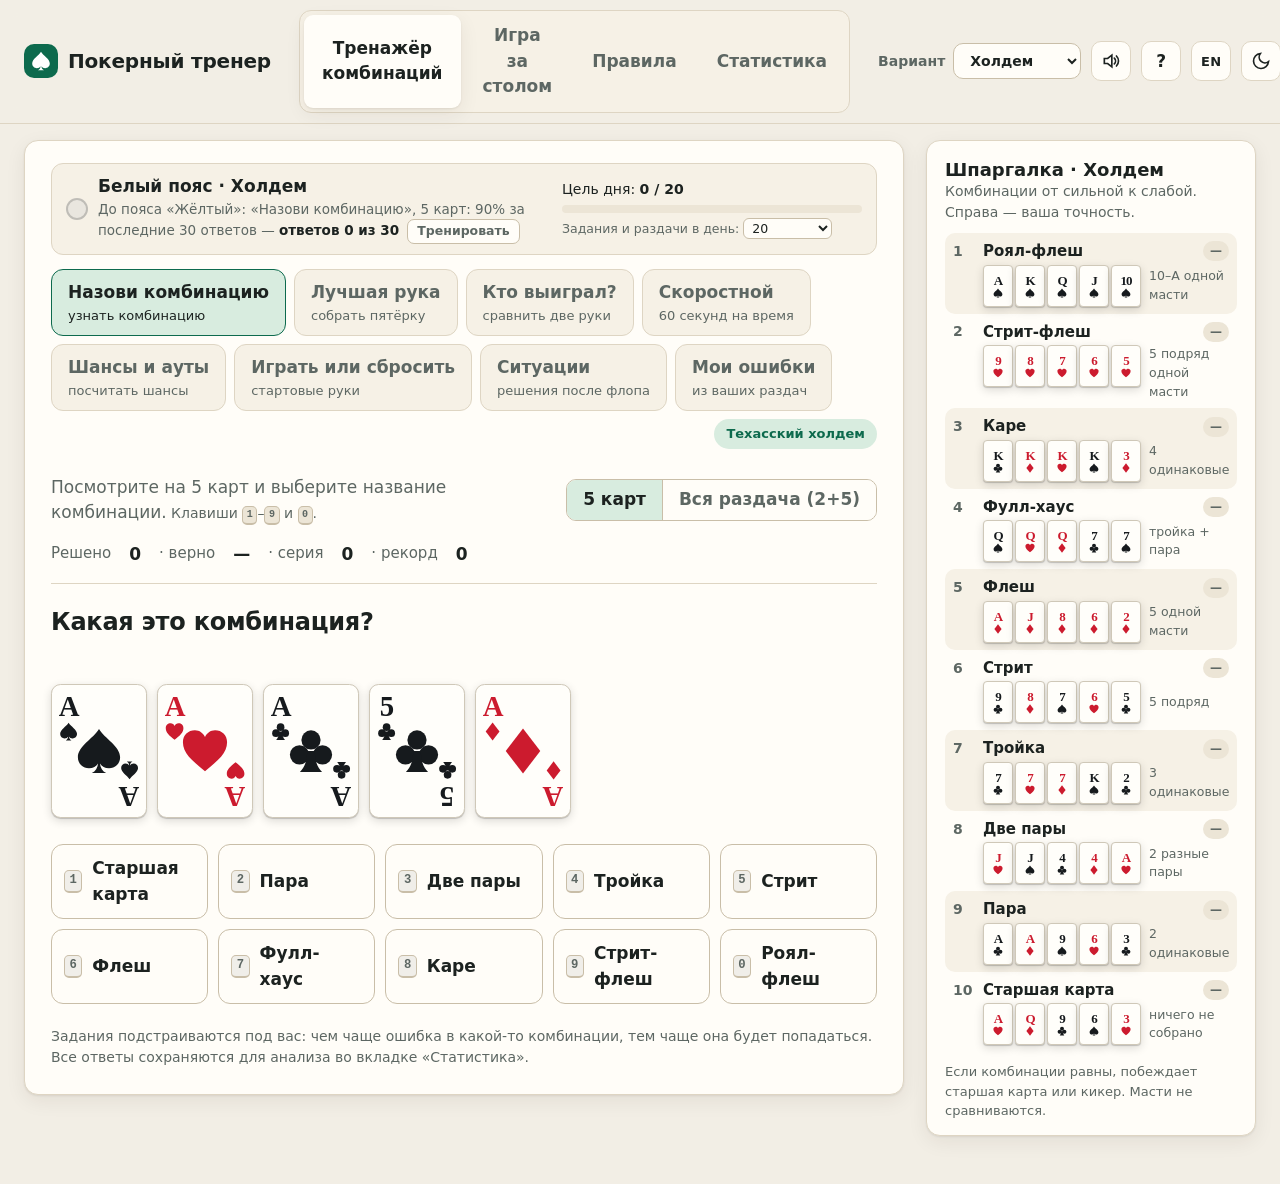
==== index.html @ 39b27448 "Покерный тренер: первая версия Офлайн-тренажёр покера для новичка: тренажёр комбинаций, шансов и реш" ====
<!doctype html>
<html lang="ru">
<head>
<meta charset="utf-8">
<meta name="viewport" content="width=device-width, initial-scale=1">
<title>Покерный тренер</title>
<meta http-equiv="refresh" content="0; url=poker-trainer.html">
<link rel="canonical" href="poker-trainer.html">
<script>location.replace('poker-trainer.html' + location.search + location.hash);</script>
</head>
<body><p><a href="poker-trainer.html">Открыть покерный тренер</a></p></body>
</html>
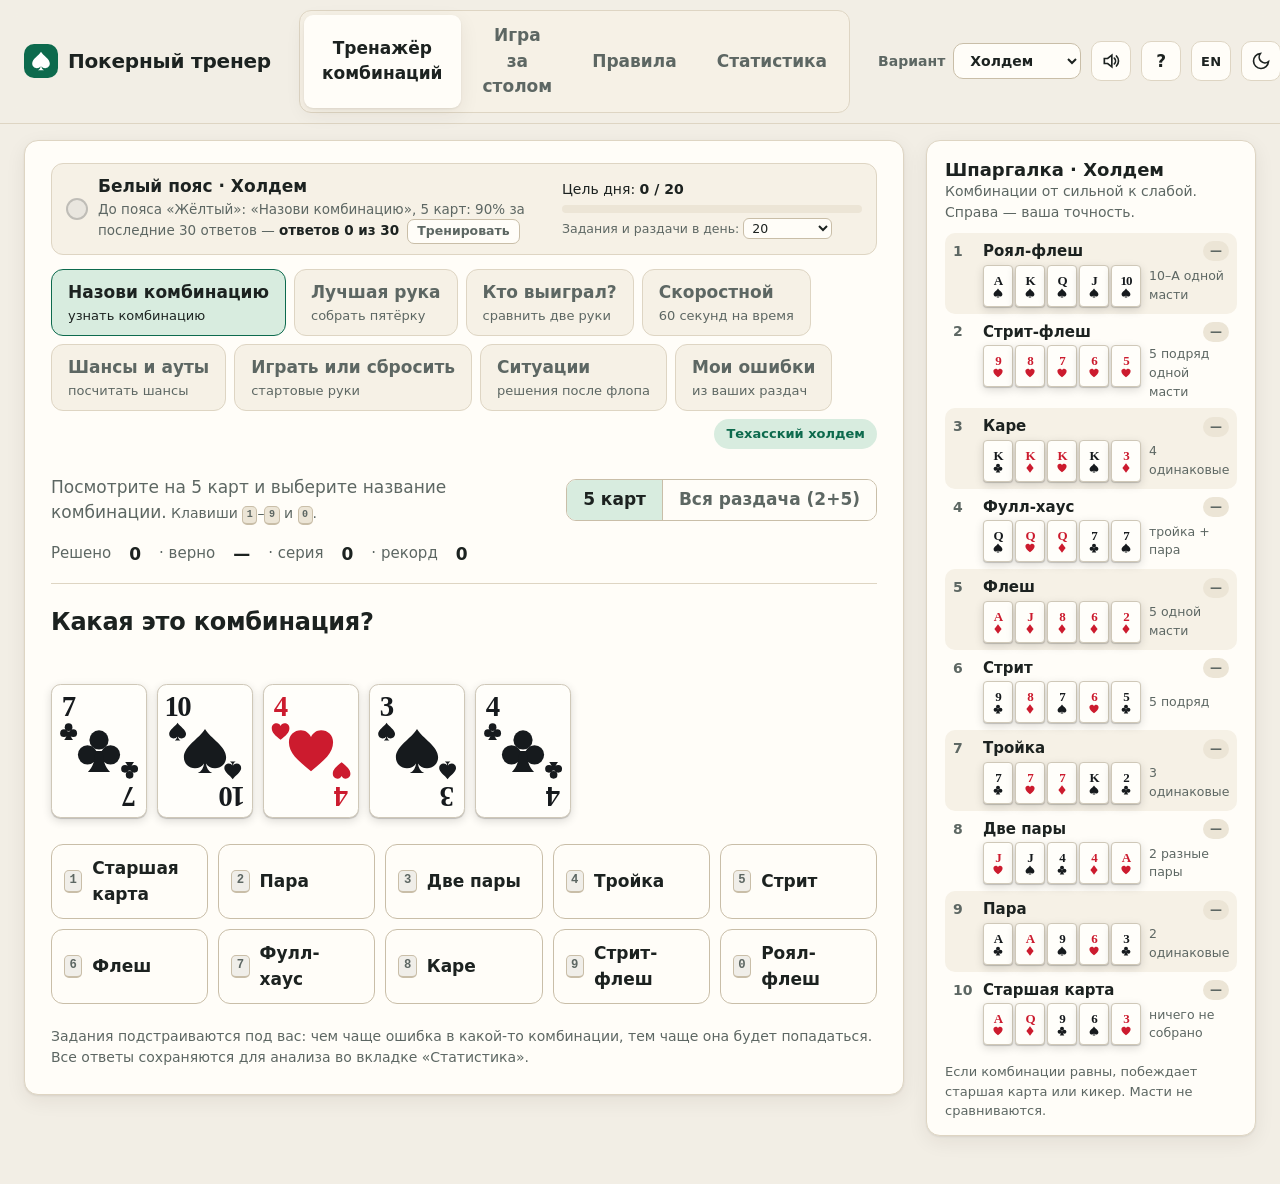
==== commit 62d75090: "Тренажёр открывается по адресу сайта без имени файла poker-trainer.html переименован в index.html: н" ====
--- a/index.html
+++ b/index.html
@@ -2,11 +2,260 @@
 <html lang="ru">
 <head>
 <meta charset="utf-8">
-<meta name="viewport" content="width=device-width, initial-scale=1">
+<meta name="viewport" content="width=device-width, initial-scale=1, viewport-fit=cover">
+<meta name="theme-color" content="#0d6a4d">
 <title>Покерный тренер</title>
-<meta http-equiv="refresh" content="0; url=poker-trainer.html">
-<link rel="canonical" href="poker-trainer.html">
-<script>location.replace('poker-trainer.html' + location.search + location.hash);</script>
+<link rel="icon" href="data:image/svg+xml,%3Csvg xmlns='http://www.w3.org/2000/svg' viewBox='0 0 100 100'%3E%3Crect width='100' height='100' rx='22' fill='%230d6a4d'/%3E%3Cpath fill='white' transform='translate(18 16) scale(.64)' d='M50 4C38 24 6 40 6 63c0 14 11 23 23 23 9 0 15-4 19-10-1 9-5 16-13 20h30c-8-4-12-11-13-20 4 6 10 10 19 10 12 0 23-9 23-23C94 40 62 24 50 4z'/%3E%3C/svg%3E">
+<meta name="description" content="Тренажёр покера для новичка: комбинации, шансы, решения и игра с ботами. Работает без интернета.">
+<link rel="manifest" href="manifest.webmanifest">
+<link rel="apple-touch-icon" href="icons/apple-touch-icon.png">
+<meta name="mobile-web-app-capable" content="yes">
+<meta name="apple-mobile-web-app-capable" content="yes">
+<meta name="apple-mobile-web-app-title" content="Покер">
+<link rel="stylesheet" href="css/style.css">
 </head>
-<body><p><a href="poker-trainer.html">Открыть покерный тренер</a></p></body>
+<body>
+<svg width="0" height="0" style="position:absolute" aria-hidden="true">
+  <symbol id="suit-0" viewBox="0 0 100 100"><path d="M50 4C38 24 6 40 6 63c0 14 11 23 23 23 9 0 15-4 19-10-1 9-5 16-13 20h30c-8-4-12-11-13-20 4 6 10 10 19 10 12 0 23-9 23-23C94 40 62 24 50 4z"/></symbol>
+  <symbol id="suit-1" viewBox="0 0 100 100"><path d="M50 92C22 70 4 54 4 32 4 17 15 7 29 7c10 0 17 6 21 14 4-8 11-14 21-14 14 0 25 10 25 25 0 22-18 38-46 60z"/></symbol>
+  <symbol id="suit-2" viewBox="0 0 100 100"><path d="M50 3 86 50 50 97 14 50z"/></symbol>
+  <symbol id="suit-3" viewBox="0 0 100 100"><circle cx="50" cy="27" r="20"/><circle cx="26" cy="58" r="20"/><circle cx="74" cy="58" r="20"/><path d="M42 50h16c0 20 5 33 15 44H27c10-11 15-24 15-44z"/></symbol>
+</svg>
+
+<header class="top">
+  <div class="top-in">
+    <div class="brand"><span class="brand-mark"><svg viewBox="0 0 100 100"><use href="#suit-0"/></svg></span><span class="brand-name">Покерный тренер</span></div>
+    <nav class="tabs" role="tablist" id="tabs">
+      <button class="tab-btn" role="tab" data-tab="trainer"><svg class="tab-ic" viewBox="0 0 24 24"><rect x="3" y="5" width="10" height="15" rx="2"/><path d="M15 4.5l4.6 1.3a2 2 0 0 1 1.4 2.4l-3 11.2"/></svg><span class="t-long">Тренажёр комбинаций</span><span class="t-short">Тренажёр</span></button>
+      <button class="tab-btn" role="tab" data-tab="game"><svg class="tab-ic" viewBox="0 0 24 24"><ellipse cx="12" cy="12" rx="9.5" ry="6.5"/><circle cx="12" cy="12" r="2.2"/></svg><span class="t-long">Игра за столом</span><span class="t-short">Игра</span></button>
+      <button class="tab-btn" role="tab" data-tab="rules"><svg class="tab-ic" viewBox="0 0 24 24"><path d="M4 5.5A2.5 2.5 0 0 1 6.5 3H20v15H6.5A2.5 2.5 0 0 0 4 20.5z"/><path d="M4 20.5A2.5 2.5 0 0 0 6.5 23H20v-5"/></svg><span class="t-long">Правила</span><span class="t-short">Правила</span></button>
+      <button class="tab-btn" role="tab" data-tab="stats"><svg class="tab-ic" viewBox="0 0 24 24"><path d="M4 20V10M10 20V4M16 20v-7M22 20H2"/></svg><span class="t-long">Статистика</span><span class="t-short">Статистика</span></button>
+    </nav>
+    <div class="top-right">
+      <label class="variant-pick" title="Вариант покера: влияет на тренажёр и игру за столом"><span>Вариант</span><select id="variant-select" aria-label="Вариант покера"></select></label>
+      <button class="icon-btn" id="sound-btn" title="Звук: вкл/выкл" aria-label="Звук"></button>
+      <button class="icon-btn" id="help-btn" title="Горячие клавиши (?)" aria-label="Горячие клавиши">?</button>
+      <button class="icon-btn lang-btn" id="lang-btn" type="button"></button>
+      <button class="icon-btn" id="theme-btn" title="Светлая / тёмная тема" aria-label="Переключить тему"></button>
+    </div>
+  </div>
+</header>
+
+<main>
+  <!-- ===== Тренажёр ===== -->
+  <section id="tab-trainer" class="tab-panel">
+    <div class="trainer-grid">
+      <div class="panel trainer-main">
+        <div class="progress-strip" id="progress-strip"></div>
+        <div class="mode-tabs" id="mode-tabs"></div>
+        <div class="mode-bar">
+          <div class="mode-desc" id="mode-desc"></div>
+          <div id="level-ctl"></div>
+          <div class="session" id="session"></div>
+        </div>
+        <div id="task"></div>
+        <div id="feedback" class="feedback"></div>
+        <div id="focus-note" class="focus-note"></div>
+      </div>
+      <aside class="panel cheat" id="cheat"></aside>
+    </div>
+  </section>
+
+  <!-- ===== Игра ===== -->
+  <section id="tab-game" class="tab-panel">
+    <div class="game-grid">
+      <div>
+        <div class="panel game-head">
+          <div class="info" id="game-info"></div>
+          <div class="sp"></div>
+          <label class="switch" title="Клавиша H"><input type="checkbox" id="hints-toggle"> Подсказки <kbd>H</kbd></label>
+          <button class="btn small" id="table-settings-btn"><span class="t-long">Настройки стола</span><span class="t-short">Настройки</span></button>
+          <button class="btn small" id="restart-btn">Новая игра</button>
+        </div>
+        <div class="panel table-panel"><div class="table-wrap"><div class="table-area" id="table"></div><div class="fx-layer" id="fx" aria-hidden="true"></div></div></div>
+        <div class="panel action-bar" id="action-bar"></div>
+      </div>
+      <aside class="side">
+        <div class="panel" id="hint-panel"></div>
+        <div class="panel review" id="review-panel"></div>
+        <div class="panel"><h3>Ход раздачи</h3><div class="log" id="log"></div></div>
+        <div class="panel"><h3>История раздач <small>нажмите, чтобы открыть</small></h3><div class="history" id="history"></div></div>
+      </aside>
+    </div>
+  </section>
+
+  <!-- ===== Правила ===== -->
+  <section id="tab-rules" class="tab-panel">
+    <div class="rules">
+      <nav class="panel toc">
+        <a href="#r-variants">Варианты покера</a>
+        <a href="#r-goal">Цель игры</a>
+        <a href="#r-flow">Как идёт раздача</a>
+        <a href="#r-actions">Действия</a>
+        <a href="#r-blinds">Блайнды и дилер</a>
+        <a href="#r-pos">Позиции</a>
+        <a href="#r-chart">Таблица стартовых рук</a>
+        <a href="#r-combos">Комбинации</a>
+        <a href="#r-compare">Как сравнивать руки</a>
+        <a href="#r-pots">Олл-ин и побочные банки</a>
+        <a href="#r-odds">Аутсы и шансы</a>
+        <a href="#r-terms">Словарик</a>
+      </nav>
+      <div class="rules-body">
+        <section class="panel" id="r-variants">
+          <h2>Варианты покера</h2>
+          <p>Тренер поддерживает четыре варианта. Выберите нужный в шапке справа — он меняет задания в тренажёре и игру за столом. Статистика по каждому варианту ведётся отдельно.</p>
+          <div class="variant-grid">
+            <div class="variant-card" data-v="holdem"><h3>Техасский холдем</h3><p class="tag">2 карты в руке · безлимит</p>
+              <p>Самый популярный покер. У вас 2 карты, на столе 5 общих. Комбинация — лучшие 5 из 7: можно взять обе свои карты, одну или ни одной.</p>
+              <button class="btn small" data-pick-variant="holdem">Играть в холдем</button></div>
+            <div class="variant-card" data-v="omaha"><h3>Омаха</h3><p class="tag">4 карты в руке · пот-лимит</p>
+              <p>У вас 4 карты, но в комбинацию входят <b>ровно 2 из руки и ровно 3 со стола</b>. Пример: на столе четыре черви, у вас одна червь — флеша нет, нужно две.</p>
+              <p>Руки получаются сильнее, чем в холдеме: на вскрытии часто стриты, флеши и фулл-хаусы.</p>
+              <button class="btn small" data-pick-variant="omaha">Играть в омаху</button></div>
+            <div class="variant-card" data-v="omaha5"><h3>Омаха-5</h3><p class="tag">5 карт в руке · пот-лимит</p>
+              <p>Как омаха, но в руке 5 карт. Правило то же: ровно 2 из руки + 3 со стола. Вариантов собрать комбинацию ещё больше, поэтому для победы обычно нужна очень сильная рука.</p>
+              <button class="btn small" data-pick-variant="omaha5">Играть в омаху-5</button></div>
+            <div class="variant-card" data-v="short"><h3>Шорт-дек (6+)</h3><p class="tag">2 карты · колода 36 карт · безлимит</p>
+              <p>Из колоды убраны двойки–пятёрки. Из-за этого меняется старшинство: <b>флеш старше фулл-хауса</b>, <b>тройка старше стрита</b>. Туз в стрите может быть младшей картой: <span class="cards-inline" data-cards="Ac 6d 7s 8h 9c"></span>.</p>
+              <button class="btn small" data-pick-variant="short">Играть в шорт-дек</button></div>
+          </div>
+          <div class="callout"><b>Безлимит и пот-лимит.</b> В безлимитных играх можно поставить хоть все фишки сразу. В пот-лимите ставка или рейз ограничены размером банка: сначала уравниваете, потом можете повысить ещё на весь банк. Кнопка «Макс. (банк)» ставит этот предел.</div>
+        </section>
+
+        <section class="panel" id="r-goal">
+          <h2>Цель игры</h2>
+          <p>Техасский холдем — покер, в котором у каждого игрока по <b>2 закрытые карты</b> («рука»), а на стол постепенно выкладываются <b>5 общих карт</b>. Из любых пяти карт — своих двух и пяти общих — вы собираете лучшую комбинацию.</p>
+          <p>Выиграть банк можно двумя способами:</p>
+          <ul>
+            <li>дойти до вскрытия и показать самую сильную комбинацию;</li>
+            <li>сделать ставку, на которую никто не ответит, — тогда все сбрасывают карты и банк ваш, даже если карты слабые (это и есть блеф).</li>
+          </ul>
+          <div class="callout">Масти между собой не сравниваются: пиковый флеш не сильнее червового. Если лучшие пять карт одинаковы по рангам — ничья, банк делится.</div>
+        </section>
+
+        <section class="panel" id="r-flow">
+          <h2>Как идёт раздача</h2>
+          <div class="steps">
+            <div class="step"><span class="num">Шаг 1</span><b>Блайнды</b><span>Два игрока слева от дилера ставят обязательные ставки.</span></div>
+            <div class="step"><span class="num">Шаг 2</span><b>Префлоп</b><span>Всем по 2 карты. Первый круг ставок.</span></div>
+            <div class="step"><span class="num">Шаг 3</span><b>Флоп</b><span>На стол выкладывают 3 карты. Круг ставок.</span></div>
+            <div class="step"><span class="num">Шаг 4</span><b>Тёрн</b><span>Четвёртая карта. Круг ставок.</span></div>
+            <div class="step"><span class="num">Шаг 5</span><b>Ривер</b><span>Пятая карта. Последний круг ставок.</span></div>
+            <div class="step"><span class="num">Шаг 6</span><b>Вскрытие</b><span>Оставшиеся игроки открывают карты. Сильнейшая рука забирает банк.</span></div>
+          </div>
+          <p>В каждом круге игроки ходят по очереди по часовой стрелке. Круг заканчивается, когда все оставшиеся в игре поставили одинаково (или пошли олл-ин). Если все, кроме одного, сбросили карты, раздача заканчивается сразу.</p>
+          <p>До флопа первым ходит игрок слева от большого блайнда. После флопа — первый оставшийся игрок слева от дилера.</p>
+        </section>
+
+        <section class="panel" id="r-actions">
+          <h2>Действия</h2>
+          <ul>
+            <li><b>Фолд</b> — сбросить карты и выйти из раздачи. Фишки, которые вы уже поставили, остаются в банке.</li>
+            <li><b>Чек</b> — пропустить ход, ничего не ставя. Можно, только если в этом круге ещё никто не ставил (или вы уже уравняли ставку).</li>
+            <li><b>Колл</b> — уравнять текущую ставку.</li>
+            <li><b>Бет (ставка)</b> — первым поставить фишки в этом круге. Минимальная ставка — большой блайнд.</li>
+            <li><b>Рейз (повышение)</b> — поднять ставку. Повышать нужно минимум на размер предыдущего повышения: если ставка была 40, а её подняли до 100 (+60), следующий рейз — минимум до 160.</li>
+            <li><b>Олл-ин</b> — поставить все свои фишки. Если вашего олл-ина не хватает на полный рейз, он не открывает торги заново для тех, кто уже ходил: они могут только уравнять или сбросить.</li>
+          </ul>
+          <p>Быстрые кнопки за столом: <b>½ банка</b>, <b>банк</b> и <b>олл-ин</b> сразу ставят ползунок на нужный размер ставки.</p>
+        </section>
+
+        <section class="panel" id="r-blinds">
+          <h2>Блайнды и кнопка дилера</h2>
+          <p>Чтобы в каждом банке было за что бороться, два игрока слева от дилера ставят вслепую обязательные ставки: <b>малый блайнд (МБ)</b> и <b>большой блайнд (ББ)</b>, обычно вдвое больше малого.</p>
+          <p>После каждой раздачи кнопка дилера <b>D</b> сдвигается на одно место по часовой стрелке, поэтому платить блайнды приходится всем по очереди.</p>
+          <p>В нашей игре у всех по 1000 фишек, а блайнды растут каждые 8 раздач: 10/20 → 15/30 → 20/40 → 30/60 → 50/100 → 75/150 → 100/200 и дальше. Поэтому ждать «идеальных» карт вечно не получится. Один на один дилер сам ставит малый блайнд.</p>
+        </section>
+
+        <section class="panel" id="r-pos">
+          <h2>Позиции</h2>
+          <p>Позиция — это место относительно дилера. Чем позже вы ходите, тем больше видите: кто поставил, а кто сбросил. Поэтому поздние позиции выгоднее.</p>
+          <ul>
+            <li><b>Ранняя (UTG)</b> — первым до флопа. Играйте только сильные руки.</li>
+            <li><b>Средняя (MP)</b> — после вас ещё несколько игроков.</li>
+            <li><b>Поздняя (CO, катофф)</b> — справа от дилера. Можно играть больше рук.</li>
+            <li><b>Баттон (BTN, дилер)</b> — лучшая позиция: после флопа вы ходите последним.</li>
+            <li><b>Блайнды (SB, BB)</b> — часть денег уже в банке, но после флопа ходите первыми.</li>
+          </ul>
+        </section>
+
+        <section class="panel" id="r-chart">
+          <h2>Таблица стартовых рук</h2>
+          <p>С какими картами входить в банк до флопа, если перед вами все сбросили. Чем позже позиция, тем больше рук можно играть: после вас меньше соперников, и вы ходите последним. Против повышения играют только сильные руки, а с премиум-рукой повышают ещё раз.</p>
+          <div id="hand-chart"></div>
+          <p class="muted sm">Потренироваться можно в тренажёре, в режиме «Играть или сбросить». Таблица — упрощённый ориентир для новичка, а не строгая стратегия.</p>
+        </section>
+
+        <section class="panel" id="r-combos">
+          <h2>Комбинации — от сильной к слабой</h2>
+          <table class="combo-table" id="combo-table"></table>
+          <p class="muted" style="margin-top:10px">Вероятность — как часто комбинация собирается из 7 карт (2 своих + 5 на столе).</p>
+        </section>
+
+        <section class="panel" id="r-compare">
+          <h2>Как сравнивать руки</h2>
+          <ol>
+            <li>Сначала сравнивают <b>категорию</b>: любой флеш бьёт любой стрит, любая тройка бьёт любые две пары.</li>
+            <li>При одинаковой категории сравнивают <b>ранг комбинации</b>: пара тузов сильнее пары королей; в двух парах сначала старшая пара, потом младшая.</li>
+            <li>Если и это совпало, решают <b>кикеры</b> — оставшиеся карты пятёрки, от старшей к младшей. Пример: <span class="cards-inline" data-cards="Ah Kc"></span> и <span class="cards-inline" data-cards="Ad Qs"></span> на столе <span class="cards-inline" data-cards="As 9d 6c 4h 2s"></span> — у обоих пара тузов, но кикер K старше Q.</li>
+            <li>В зачёт идут только 5 карт. Шестая и седьмая не считаются никогда.</li>
+            <li>Если лучшие пятёрки совпадают по рангам — <b>ничья</b>, банк делится поровну. Так бывает, когда оба «играют стол», то есть лучшая пятёрка целиком лежит на столе.</li>
+          </ol>
+          <div class="callout"><b>Колесо.</b> Туз в стрите может быть самой младшей картой: <span class="cards-inline" data-cards="5c 4d 3h 2s Ac"></span> — это стрит до пятёрки, самый слабый стрит. «Перескочить» через туза нельзя: Q-K-A-2-3 — не стрит.</div>
+        </section>
+
+        <section class="panel" id="r-pots">
+          <h2>Олл-ин и побочные банки</h2>
+          <p>Нельзя выиграть у соперника больше, чем вы поставили сами. Если у вас 100 фишек, а соперники ставят по 300, то вы идёте олл-ин на 100 и боретесь только за <b>основной банк</b>: по 100 от каждого.</p>
+          <p>Всё, что соперники ставят сверх этого, уходит в <b>побочный банк</b>, за который борются только они. Пример: у Анны 100, у Бориса и Вики по 300, все в олл-ине.</p>
+          <ul>
+            <li>Основной банк: 100 × 3 = 300 — разыгрывают все трое.</li>
+            <li>Побочный банк: 200 × 2 = 400 — только Борис и Вика.</li>
+          </ul>
+          <p>Если Анна покажет лучшую руку, она получит 300, а побочный банк заберёт сильнейший из двух других. Ставку, которую никто не смог уравнять, возвращают тому, кто её сделал.</p>
+        </section>
+
+        <section class="panel" id="r-odds">
+          <h2>Аутсы и шансы</h2>
+          <p><b>Аутсы</b> — карты, которые ещё в колоде и улучшат вашу руку. Пример: у вас <span class="cards-inline" data-cards="Ah 7h"></span>, на столе <span class="cards-inline" data-cards="Kh 2h 9c"></span>. В колоде осталось 9 червей — у вас <b>9 аутов</b> на флеш.</p>
+          <p><b>Правило 2 и 4.</b> Умножьте число аутов на 2, чтобы прикинуть шанс (в %) получить нужную карту на следующей улице, или на 4 — на флопе, если вы увидите и тёрн, и ривер. 9 аутов ≈ 18% на одну карту и ≈ 36% до ривера.</p>
+          <p><b>Шансы банка.</b> Если в банке 100 и вам нужно уравнять 50, вы рискуете 50, чтобы выиграть 150. Колл выгоден, если вы выигрываете чаще, чем 50 / (100 + 50) ≈ 33% раз. Подсказки за столом считают это за вас.</p>
+        </section>
+
+        <section class="panel" id="r-terms">
+          <h2>Словарик</h2>
+          <dl class="glossary">
+            <dt>Рука</dt><dd>Ваши 2 закрытые карты (или лучшая пятёрка).</dd>
+            <dt>Борд</dt><dd>Общие карты на столе.</dd>
+            <dt>Банк</dt><dd>Все фишки, поставленные в раздаче.</dd>
+            <dt>Стек</dt><dd>Ваши фишки перед вами.</dd>
+            <dt>Кикер</dt><dd>Карта, не входящая в комбинацию, но решающая спор при равных комбинациях.</dd>
+            <dt>Сет / трипс</dt><dd>Тройка: с карманной парой — сет, с одной картой руки — трипс.</dd>
+            <dt>Дро</dt><dd>Недособранная рука: например, 4 карты к флешу.</dd>
+            <dt>Тайт / луз</dt><dd>Тайт играет мало рук, луз — много.</dd>
+            <dt>Агрессивный / пассивный</dt><dd>Агрессивный часто ставит и рейзит, пассивный в основном чекает и коллирует.</dd>
+            <dt>Блеф</dt><dd>Ставка со слабой рукой, чтобы соперник сбросил лучшую.</dd>
+            <dt>Лимп</dt><dd>Просто уравнять большой блайнд до флопа, не повышая.</dd>
+            <dt>Хедз-ап</dt><dd>Игра один на один.</dd>
+          </dl>
+          <p style="margin-top:14px">Обозначения карт: <b>J</b> — валет, <b>Q</b> — дама, <b>K</b> — король, <b>A</b> — туз. Масти: ♠ пики, ♣ трефы (чёрные), ♥ червы, ♦ бубны (красные).</p>
+        </section>
+      </div>
+    </div>
+  </section>
+
+  <!-- ===== Статистика ===== -->
+  <section id="tab-stats" class="tab-panel"><div id="stats"></div></section>
+</main>
+<div id="modal-root"></div>
+<script src="js/i18n.js"></script>
+<script src="js/i18n-en.js"></script>
+<script src="js/core.js"></script>
+<script src="js/drills.js"></script>
+<script src="js/store.js"></script>
+<script src="js/stats.js"></script>
+<script src="js/sound.js"></script>
+<script src="js/ui.js"></script>
+</body>
 </html>
--- a/css/style.css
+++ b/css/style.css
@@ -0,0 +1,817 @@
+:root {
+  --bg: #f2eee5; --surface: #fffdf8; --surface-2: #f6f1e6; --surface-3: #ece5d6;
+  --text: #1c2220; --muted: #5d6763; --border: #ded5c3; --border-strong: #c9bea8;
+  --accent: #0d6a4d; --accent-ink: #ffffff; --accent-soft: #d8ecdf;
+  --gold: #b98118; --gold-soft: #f6e7c4;
+  --good: #1d8247; --good-soft: #dcf1e2; --bad: #c0342b; --bad-soft: #f8dfdb; --warn: #a76a00; --warn-soft: #fbecc8;
+  --felt: #1b6c4b; --felt-2: #12553a; --rail: #6b4426; --rail-2: #4a2d17;
+  --card-face: #fffefa; --card-edge: #cfc8b8; --red: #cc1b2e; --black: #161a1d;
+  --shadow: 0 1px 2px rgba(40, 30, 10, .08), 0 6px 20px rgba(40, 30, 10, .07);
+  --radius: 14px;
+  color-scheme: light;
+}
+:root[data-theme="dark"] {
+  --bg: #0f1412; --surface: #171f1c; --surface-2: #1d2824; --surface-3: #24312c;
+  --text: #e8ede9; --muted: #9cabA4; --border: #2b3833; --border-strong: #3b4b44;
+  --accent: #3cc28b; --accent-ink: #062016; --accent-soft: #173b2c;
+  --gold: #e3b450; --gold-soft: #3a2f16;
+  --good: #4cc77d; --good-soft: #163525; --bad: #f0675c; --bad-soft: #3d1d1a; --warn: #e9b44c; --warn-soft: #3a2e14;
+  --felt: #155c40; --felt-2: #0d432e; --rail: #3d2715; --rail-2: #2a1a0c;
+  --card-face: #f7f4ec; --card-edge: #a9a393; --red: #d4192d; --black: #111417;
+  --shadow: 0 1px 2px rgba(0, 0, 0, .3), 0 8px 24px rgba(0, 0, 0, .25);
+  color-scheme: dark;
+}
+* { box-sizing: border-box; }
+html, body { margin: 0; }
+body {
+  background: var(--bg); color: var(--text);
+  font: 17px/1.5 system-ui, -apple-system, "Segoe UI", Roboto, "Helvetica Neue", Arial, sans-serif;
+  -webkit-font-smoothing: antialiased;
+}
+button, input, select { font: inherit; color: inherit; }
+button { cursor: pointer; }
+kbd {
+  display: inline-block; min-width: 1.5em; padding: 0 .35em; border-radius: 5px; font: 600 .72em/1.6 ui-monospace, Menlo, Consolas, monospace;
+  background: var(--surface-3); border: 1px solid var(--border-strong); border-bottom-width: 2px; color: var(--muted); text-align: center; vertical-align: .1em;
+}
+.btn kbd, .ans kbd { background: rgba(0,0,0,.06); }
+h1, h2, h3, h4 { margin: 0; line-height: 1.25; }
+p { margin: 0 0 .7em; }
+.muted { color: var(--muted); }
+.hidden { display: none !important; }
+
+/* ---------- Шапка ---------- */
+.top {
+  position: sticky; top: 0; z-index: 20; background: color-mix(in srgb, var(--bg) 88%, transparent);
+  backdrop-filter: blur(8px); border-bottom: 1px solid var(--border);
+}
+.top-in { max-width: 1480px; margin: 0 auto; padding: 10px 24px; display: flex; align-items: center; gap: 28px; }
+.brand { display: flex; align-items: center; gap: 10px; font-weight: 800; font-size: 20px; letter-spacing: -.01em; white-space: nowrap; }
+.brand-mark { width: 34px; height: 34px; border-radius: 10px; background: var(--accent); color: var(--accent-ink); display: grid; place-items: center; }
+.brand-mark svg { width: 20px; height: 20px; fill: currentColor; }
+.tabs { display: flex; gap: 4px; background: var(--surface-2); padding: 4px; border-radius: 12px; border: 1px solid var(--border); }
+.tab-btn { border: 0; background: transparent; padding: 8px 18px; border-radius: 9px; font-weight: 600; color: var(--muted); }
+.tab-btn:hover { color: var(--text); }
+.tab-btn[aria-selected="true"] { background: var(--surface); color: var(--text); box-shadow: var(--shadow); }
+.top-right { margin-left: auto; display: flex; gap: 10px; align-items: center; }
+.icon-btn { width: 40px; height: 40px; border-radius: 10px; border: 1px solid var(--border); background: var(--surface); display: grid; place-items: center; }
+.icon-btn svg { width: 20px; height: 20px; fill: none; stroke: currentColor; stroke-width: 2; stroke-linecap: round; }
+
+main { max-width: 1480px; margin: 0 auto; padding: 16px 24px 48px; }
+.tab-panel { display: none; }
+.tab-panel.active { display: block; }
+.panel { background: var(--surface); border: 1px solid var(--border); border-radius: var(--radius); box-shadow: var(--shadow); }
+
+/* ---------- Кнопки ---------- */
+.btn {
+  border: 1px solid var(--border-strong); background: var(--surface); padding: 10px 18px; border-radius: 10px; font-weight: 650;
+  display: inline-flex; align-items: center; justify-content: center; gap: 8px; transition: transform .06s, background .15s, border-color .15s;
+}
+.btn:hover:not(:disabled) { border-color: var(--accent); }
+.btn:active:not(:disabled) { transform: translateY(1px); }
+.btn:disabled { opacity: .45; cursor: default; }
+.btn.primary { background: var(--accent); border-color: var(--accent); color: var(--accent-ink); }
+.btn.primary kbd { color: inherit; border-color: rgba(255,255,255,.35); background: rgba(255,255,255,.15); }
+.btn.danger { color: var(--bad); }
+.btn.big { padding: 13px 26px; font-size: 18px; }
+.btn.small { padding: 6px 12px; font-size: 15px; }
+.seg { display: inline-flex; border: 1px solid var(--border-strong); border-radius: 10px; overflow: hidden; }
+.seg button { border: 0; background: var(--surface); padding: 7px 16px; font-weight: 600; color: var(--muted); }
+.seg button + button { border-left: 1px solid var(--border-strong); }
+.seg button.on { background: var(--accent-soft); color: var(--text); }
+
+/* ---------- Карты ---------- */
+.card {
+  --w: 80px; width: var(--w); height: calc(var(--w) * 1.4); border-radius: calc(var(--w) * .1);
+  background: var(--card-face); border: 1px solid var(--card-edge); position: relative; flex: none; user-select: none;
+  box-shadow: 0 1px 1px rgba(0,0,0,.18), 0 3px 10px rgba(0,0,0,.14);
+  font-family: Georgia, "Times New Roman", serif; transition: transform .15s, box-shadow .15s, opacity .2s;
+}
+.card.red { color: var(--red); }
+.card.black { color: var(--black); }
+.card .cr { position: absolute; left: 7%; top: 5%; display: flex; flex-direction: column; align-items: center; line-height: 1; }
+.card .cr.br { left: auto; top: auto; right: 7%; bottom: 5%; transform: rotate(180deg); }
+.card .cr b { font-size: calc(var(--w) * .3); font-weight: 700; letter-spacing: -.06em; }
+.card .cr svg { width: calc(var(--w) * .2); height: calc(var(--w) * .2); margin-top: 2px; }
+.card .cm { position: absolute; left: 50%; top: 50%; width: calc(var(--w) * .5); height: calc(var(--w) * .5); transform: translate(-50%, -50%); }
+.card svg { fill: currentColor; display: block; }
+.card.back {
+  background: repeating-linear-gradient(45deg, #9a2734 0 6px, #b8323f 6px 12px); border: calc(var(--w) * .06) solid #fffaf0;
+}
+:root[data-theme="dark"] .card.back { border-color: #e9e3d4; }
+.card.back::after { content: ""; position: absolute; inset: 10%; border: 1.5px solid rgba(255,255,255,.45); border-radius: calc(var(--w) * .05); }
+.card.sm { --w: 52px; }
+.card.md { --w: 64px; }
+.card.lg { --w: 96px; }
+.card.xs { --w: 30px; border-radius: 4px; }
+.card.xs .cr.br, .card.xs .cm { display: none; }
+.card.xs .cr { left: 0; right: 0; top: 50%; transform: translateY(-50%); }
+.card.xs .cr b { font-size: 13px; letter-spacing: -.08em; }
+.card.xs .cr svg { width: 10px; height: 10px; margin-top: 1px; }
+.card.sm .cm { width: calc(var(--w) * .42); height: calc(var(--w) * .42); top: 58%; }
+.card.slot { background: transparent; border: 2px dashed rgba(255,255,255,.22); box-shadow: none; }
+.card.pick { cursor: pointer; }
+.card.pick:hover { transform: translateY(-4px); }
+.card.sel { transform: translateY(-12px); box-shadow: 0 0 0 3px var(--gold), 0 10px 18px rgba(0,0,0,.25); }
+.card.good { box-shadow: 0 0 0 3px var(--good), 0 6px 16px rgba(0,0,0,.2); }
+.card.wrong { box-shadow: 0 0 0 3px var(--bad), 0 6px 16px rgba(0,0,0,.2); }
+.card.dim { opacity: .38; }
+.card.win { box-shadow: 0 0 0 3px var(--gold), 0 0 18px rgba(255, 200, 60, .55); }
+.card .keyhint { position: absolute; bottom: -28px; left: 50%; transform: translateX(-50%); font: 600 13px/1 system-ui, sans-serif; color: var(--muted); }
+.deal { animation: deal .32s cubic-bezier(.2, .8, .3, 1) both; }
+@keyframes deal { from { opacity: 0; transform: translateY(-16px) scale(.9) rotate(-4deg); } to { opacity: 1; transform: none; } }
+@media (prefers-reduced-motion: reduce) { .deal { animation: none; } .card { transition: none; } }
+.cards-row { display: flex; gap: 10px; align-items: flex-end; }
+.cards-inline { display: inline-flex; gap: 3px; vertical-align: middle; }
+.ct { font-weight: 700; white-space: nowrap; }
+.ct.red { color: var(--red); }
+:root[data-theme="dark"] .ct.red { color: #ff6b6b; }
+
+/* ---------- Тренажёр ---------- */
+.trainer-grid { display: grid; grid-template-columns: minmax(0, 1fr) 330px; gap: 22px; align-items: start; }
+.trainer-main { padding: 22px 26px 26px; min-height: 640px; }
+.mode-tabs { display: flex; gap: 8px; flex-wrap: wrap; margin-bottom: 14px; }
+.mode-tab {
+  border: 1px solid var(--border); background: var(--surface-2); border-radius: 12px; padding: 10px 16px; font-weight: 650; color: var(--muted);
+  display: flex; flex-direction: column; align-items: flex-start; gap: 0; text-align: left;
+}
+.mode-tab small { font-weight: 500; font-size: 13px; }
+.mode-tab.on { background: var(--accent-soft); border-color: var(--accent); color: var(--text); }
+.mode-bar { display: flex; align-items: center; gap: 16px; flex-wrap: wrap; padding: 12px 0 16px; border-bottom: 1px solid var(--border); margin-bottom: 20px; }
+.mode-desc { color: var(--muted); flex: 1; min-width: 280px; }
+.session { display: flex; gap: 18px; font-size: 15px; color: var(--muted); }
+.session b { color: var(--text); font-size: 17px; }
+.prompt { font-size: 24px; font-weight: 750; margin-bottom: 18px; letter-spacing: -.01em; }
+.prompt small { display: block; font-size: 16px; font-weight: 500; color: var(--muted); margin-top: 4px; }
+.task-cards { display: flex; gap: 34px; flex-wrap: wrap; align-items: flex-end; margin-bottom: 26px; min-height: 160px; }
+.grp-label { font-size: 13px; font-weight: 700; text-transform: uppercase; letter-spacing: .08em; color: var(--muted); margin-bottom: 8px; }
+.felt-strip { background: radial-gradient(ellipse at 50% 30%, var(--felt), var(--felt-2)); border-radius: 18px; padding: 16px 20px 20px; box-shadow: inset 0 0 0 4px rgba(0,0,0,.12); }
+.felt-strip .grp-label { color: rgba(255,255,255,.75); }
+.answers { display: grid; grid-template-columns: repeat(5, minmax(0, 1fr)); gap: 10px; }
+.ans {
+  border: 1px solid var(--border-strong); background: var(--surface); border-radius: 12px; padding: 11px 12px; text-align: left;
+  font-weight: 650; display: flex; align-items: center; gap: 10px; min-height: 54px; transition: border-color .12s, background .12s;
+}
+.ans:hover:not(:disabled) { border-color: var(--accent); background: var(--surface-2); }
+.ans:disabled { cursor: default; }
+.ans.correct { background: var(--good-soft); border-color: var(--good); }
+.ans.chosen-wrong { background: var(--bad-soft); border-color: var(--bad); }
+.ans.faded { opacity: .5; }
+.feedback { margin-top: 22px; }
+.fb { border-radius: 14px; padding: 16px 20px; border: 1px solid; }
+.fb.ok { background: var(--good-soft); border-color: color-mix(in srgb, var(--good) 45%, transparent); }
+.fb.bad { background: var(--bad-soft); border-color: color-mix(in srgb, var(--bad) 45%, transparent); }
+.fb.info { background: var(--surface-2); border-color: var(--border); }
+.fb-title { font-weight: 800; font-size: 19px; margin-bottom: 6px; }
+.fb.ok .fb-title { color: var(--good); }
+.fb.bad .fb-title { color: var(--bad); }
+.fb p:last-child { margin-bottom: 0; }
+.next-row { display: flex; align-items: center; gap: 14px; margin-top: 16px; }
+.focus-note { font-size: 14px; color: var(--muted); margin-top: 18px; }
+.focus-note b { color: var(--warn); }
+.winner-layout { display: grid; grid-template-columns: auto 1fr auto; gap: 24px; align-items: center; margin-bottom: 24px; }
+.wplayer { background: var(--surface-2); border: 1px solid var(--border); border-radius: 16px; padding: 14px 16px; text-align: center; min-width: 210px; }
+.wplayer.won { border-color: var(--good); box-shadow: 0 0 0 2px var(--good); }
+.wplayer h4 { font-size: 18px; margin-bottom: 10px; }
+.wplayer .cards-row { justify-content: center; }
+.wplayer .wdesc { margin-top: 10px; font-size: 15px; font-weight: 600; min-height: 2.6em; }
+.wplayer .best5 { display: flex; gap: 3px; justify-content: center; margin-top: 6px; }
+.winner-btns { display: flex; gap: 12px; }
+.winner-btns .ans { flex: 1; justify-content: center; }
+.speed-hud { display: grid; grid-template-columns: 1fr auto auto auto; gap: 22px; align-items: center; margin-bottom: 18px; }
+.timebar { height: 12px; border-radius: 99px; background: var(--surface-3); overflow: hidden; }
+.timebar i { display: block; height: 100%; background: linear-gradient(90deg, var(--accent), var(--gold)); width: 100%; transition: width .1s linear; }
+.hud-num { text-align: center; }
+.hud-num b { display: block; font-size: 30px; line-height: 1.1; font-variant-numeric: tabular-nums; }
+.hud-num span { font-size: 13px; color: var(--muted); text-transform: uppercase; letter-spacing: .06em; }
+.speed-start { text-align: center; padding: 40px 20px; }
+.speed-start h3 { font-size: 28px; margin-bottom: 10px; }
+.speed-start p { color: var(--muted); max-width: 560px; margin: 0 auto 18px; }
+.flash-ok { animation: flashok .4s; }
+.flash-bad { animation: flashbad .5s; }
+@keyframes flashok { 0% { box-shadow: 0 0 0 0 var(--good); } 50% { box-shadow: 0 0 0 8px color-mix(in srgb, var(--good) 40%, transparent); } }
+@keyframes flashbad { 0%, 100% { transform: none; } 25% { transform: translateX(-6px); } 75% { transform: translateX(6px); } }
+
+/* Шпаргалка */
+.cheat { padding: 18px 18px 14px; position: sticky; top: 86px; }
+.cheat h3 { font-size: 18px; }
+.cheat .sub { font-size: 14px; color: var(--muted); margin-bottom: 10px; }
+.cheat ol { list-style: none; margin: 0; padding: 0; }
+.cheat li { padding: 7px 8px; border-radius: 10px; display: grid; grid-template-columns: 22px 1fr auto; gap: 2px 8px; align-items: center; }
+.cheat li:nth-child(odd) { background: var(--surface-2); }
+.cheat li.hl { box-shadow: inset 0 0 0 2px var(--accent); }
+.cheat .n { font-weight: 800; color: var(--muted); font-size: 14px; }
+.cheat .nm { font-weight: 700; font-size: 15px; }
+.cheat .acc { font-size: 12px; font-weight: 700; padding: 1px 7px; border-radius: 99px; background: var(--surface-3); color: var(--muted); }
+.cheat .acc.low { background: var(--bad-soft); color: var(--bad); }
+.cheat .acc.high { background: var(--good-soft); color: var(--good); }
+.cheat .ex { grid-column: 2 / 4; display: flex; gap: 2px; }
+.cheat .foot { font-size: 13px; color: var(--muted); margin-top: 10px; }
+
+/* ---------- Стол ---------- */
+.game-grid { display: grid; grid-template-columns: minmax(0, 1fr) 370px; gap: 22px; align-items: start; }
+.game-head { display: flex; align-items: center; gap: 12px; padding: 10px 18px; margin-bottom: 12px; flex-wrap: wrap; }
+.game-head .info { display: flex; gap: 16px; font-size: 14.5px; color: var(--muted); flex-wrap: wrap; }
+.game-head .info span { white-space: nowrap; }
+.game-head .info b { color: var(--text); }
+.game-head .sp { flex: 1; }
+.switch { display: inline-flex; align-items: center; gap: 10px; cursor: pointer; font-weight: 650; user-select: none; }
+.switch input { appearance: none; width: 44px; height: 26px; border-radius: 99px; background: var(--surface-3); border: 1px solid var(--border-strong); position: relative; cursor: pointer; transition: background .15s; margin: 0; }
+.switch input::after { content: ""; position: absolute; top: 2px; left: 2px; width: 20px; height: 20px; border-radius: 50%; background: #fff; box-shadow: 0 1px 3px rgba(0,0,0,.3); transition: left .15s; }
+.switch input:checked { background: var(--accent); border-color: var(--accent); }
+.switch input:checked::after { left: 20px; }
+.table-panel { padding: 12px 16px 30px; }
+.table-area { position: relative; height: clamp(530px, calc(100vh - 300px), 580px); margin: 0 auto; max-width: 1020px; }
+.rail {
+  position: absolute; left: 90px; right: 90px; top: 50px; bottom: 62px; border-radius: 999px;
+  background: linear-gradient(180deg, var(--rail), var(--rail-2)); padding: 16px; box-shadow: 0 14px 30px rgba(0,0,0,.25), inset 0 2px 0 rgba(255,255,255,.12);
+}
+.felt {
+  width: 100%; height: 100%; border-radius: 999px; background: radial-gradient(ellipse at 50% 40%, color-mix(in srgb, var(--felt) 85%, #fff 15%), var(--felt) 45%, var(--felt-2));
+  box-shadow: inset 0 0 0 2px rgba(255,255,255,.08), inset 0 10px 40px rgba(0,0,0,.35); position: relative;
+}
+.felt::before { content: ""; position: absolute; inset: 18px; border-radius: 999px; border: 2px solid rgba(255,255,255,.07); }
+.board-zone { position: absolute; left: 50%; top: 51%; transform: translate(-50%, -50%); display: flex; flex-direction: column; align-items: center; gap: 10px; }
+.pot { background: rgba(0,0,0,.32); color: #fff; padding: 4px 14px; border-radius: 99px; font-weight: 700; font-size: 16px; display: flex; gap: 8px; align-items: center; white-space: nowrap; }
+.pot .chip { width: 14px; height: 14px; }
+.board { display: flex; gap: 8px; }
+.street-tag { color: rgba(255,255,255,.8); font-size: 13px; letter-spacing: .12em; text-transform: uppercase; font-weight: 700; min-height: 18px; }
+.chip { display: inline-block; width: 16px; height: 16px; border-radius: 50%; background: var(--gold); border: 3px dashed #fff8e0; box-shadow: 0 1px 2px rgba(0,0,0,.4); flex: none; }
+.seat { position: absolute; width: 176px; transform: translate(-50%, -50%); display: flex; flex-direction: column; align-items: center; z-index: 2; }
+.seat .scards { display: flex; gap: 4px; height: 76px; align-items: flex-end; margin-bottom: -14px; position: relative; z-index: 1; }
+.seat.me .scards { height: 92px; }
+.seat .sbox {
+  width: 100%; background: var(--surface); border: 1px solid var(--border-strong); border-radius: 14px; padding: 18px 10px 8px; text-align: center;
+  box-shadow: var(--shadow); position: relative; transition: box-shadow .2s, border-color .2s;
+}
+.seat .sname { font-weight: 750; font-size: 16px; display: flex; justify-content: center; align-items: center; gap: 6px; }
+.seat .sstack { font-variant-numeric: tabular-nums; font-weight: 700; color: var(--gold); font-size: 16px; }
+.seat .sstyle { font-size: 12px; color: var(--muted); }
+.badge { font-size: 11px; font-weight: 800; padding: 1px 6px; border-radius: 6px; background: var(--surface-3); color: var(--muted); letter-spacing: .02em; }
+.seat .sact { position: absolute; left: 50%; bottom: -14px; transform: translateX(-50%); white-space: nowrap; font-size: 13px; font-weight: 700; padding: 2px 10px; border-radius: 99px; background: var(--surface-3); border: 1px solid var(--border-strong); }
+.seat .sact.raise { background: var(--gold-soft); border-color: var(--gold); }
+.seat .sact.fold { opacity: .8; }
+.seat .sact.win { background: var(--good); color: #fff; border-color: var(--good); }
+.seat .shand { font-size: 12px; font-weight: 700; color: var(--muted); margin-top: 2px; min-height: 0; white-space: nowrap; overflow: hidden; text-overflow: ellipsis; }
+.seat.acting .sbox { border-color: var(--gold); box-shadow: 0 0 0 3px color-mix(in srgb, var(--gold) 55%, transparent), var(--shadow); }
+.seat.folded .scards { opacity: .35; }
+.seat.folded .sbox { opacity: .7; }
+.seat.out { opacity: .35; }
+.seat.winner .sbox { border-color: var(--good); box-shadow: 0 0 0 3px color-mix(in srgb, var(--good) 55%, transparent), var(--shadow); }
+.dealer { position: absolute; width: 28px; height: 28px; border-radius: 50%; background: #fff; color: #111; font-weight: 900; font-size: 14px; display: grid; place-items: center; box-shadow: 0 2px 4px rgba(0,0,0,.4); border: 2px solid #ddd; z-index: 3; transform: translate(-50%, -50%); transition: left .4s, top .4s; }
+.bet { position: absolute; transform: translate(-50%, -50%); display: flex; align-items: center; gap: 6px; background: rgba(0,0,0,.35); color: #fff; font-weight: 700; padding: 2px 10px 2px 4px; border-radius: 99px; font-size: 15px; z-index: 2; }
+.table-msg { position: absolute; left: 50%; top: 50%; transform: translate(-50%, -50%); z-index: 5; background: var(--surface); border-radius: 16px; padding: 26px 32px; text-align: center; box-shadow: 0 20px 50px rgba(0,0,0,.4); max-width: 440px; }
+.table-msg h3 { font-size: 24px; margin-bottom: 8px; }
+
+/* Панель действий */
+.action-bar { margin-top: 12px; padding: 14px 18px; display: grid; grid-template-columns: 1fr auto; gap: 12px 20px; align-items: center; }
+.act-status { font-size: 16px; }
+.act-status b { font-weight: 750; }
+.act-buttons { display: flex; gap: 10px; justify-content: flex-end; }
+.act-buttons .btn { min-width: 150px; padding: 12px 18px; font-size: 17px; }
+.raise-box { grid-column: 1 / -1; display: flex; align-items: center; gap: 10px; }
+.raise-box input[type=range] { flex: 1; accent-color: var(--gold); height: 28px; }
+.raise-box input[type=number] { width: 110px; padding: 7px 10px; border-radius: 9px; border: 1px solid var(--border-strong); background: var(--surface-2); font-weight: 700; font-variant-numeric: tabular-nums; }
+.raise-box .lbl { font-size: 14px; color: var(--muted); }
+
+/* Боковая панель стола */
+.side { display: flex; flex-direction: column; gap: 14px; }
+.side .panel { padding: 16px 18px; }
+.side h3 { font-size: 17px; margin-bottom: 10px; display: flex; align-items: center; gap: 8px; }
+.hint-hand { font-size: 18px; font-weight: 750; margin-bottom: 4px; }
+.kv { display: grid; grid-template-columns: 1fr auto; gap: 4px 12px; font-size: 15px; margin: 10px 0; }
+.kv span { color: var(--muted); }
+.kv b { text-align: right; font-variant-numeric: tabular-nums; }
+.meter { height: 8px; border-radius: 99px; background: var(--surface-3); overflow: hidden; margin: 2px 0 8px; position: relative; }
+.meter i { position: absolute; left: 0; top: 0; bottom: 0; background: var(--accent); border-radius: 99px; }
+.meter u { position: absolute; top: -3px; bottom: -3px; width: 3px; background: var(--bad); border-radius: 2px; }
+.advice { border-radius: 12px; padding: 12px 14px; margin-top: 10px; border: 1px solid var(--border); background: var(--surface-2); }
+.advice .verdict { font-weight: 900; font-size: 20px; letter-spacing: .04em; }
+.advice.raise .verdict { color: var(--gold); }
+.advice.call .verdict, .advice.check .verdict { color: var(--accent); }
+.advice.fold .verdict { color: var(--bad); }
+.advice p { font-size: 15px; margin: 4px 0 0; }
+.outs-list { font-size: 14px; color: var(--muted); margin-top: 4px; }
+.log { max-height: 230px; overflow-y: auto; font-size: 14px; display: flex; flex-direction: column; gap: 2px; }
+.log div { padding: 2px 0; }
+.log .street { font-weight: 800; margin-top: 6px; color: var(--text); }
+.log .info { color: var(--muted); }
+.log .win { color: var(--good); font-weight: 700; }
+.log .me { font-weight: 700; }
+.review h4 { font-size: 15px; margin: 10px 0 4px; }
+.review ul { margin: 6px 0 0; padding-left: 0; list-style: none; display: flex; flex-direction: column; gap: 6px; }
+.review li { font-size: 14.5px; padding: 8px 10px; border-radius: 10px; background: var(--surface-2); border-left: 4px solid var(--border-strong); }
+.review li.bad { border-left-color: var(--bad); }
+.review li.soft { border-left-color: var(--warn); }
+.review li.ok { border-left-color: var(--good); }
+.net { font-weight: 800; font-variant-numeric: tabular-nums; }
+.net.plus { color: var(--good); }
+.net.minus { color: var(--bad); }
+.history { max-height: 260px; overflow-y: auto; display: flex; flex-direction: column; gap: 4px; }
+.hist-item { display: grid; grid-template-columns: 44px 1fr auto; gap: 8px; align-items: center; padding: 7px 10px; border-radius: 10px; border: 1px solid var(--border); background: var(--surface-2); text-align: left; font-size: 14px; }
+.hist-item:hover { border-color: var(--accent); }
+.hist-item .no { color: var(--muted); font-weight: 700; }
+
+/* ---------- Модальное окно ---------- */
+.modal-back { position: fixed; inset: 0; background: rgba(0,0,0,.45); z-index: 50; display: grid; place-items: center; padding: 30px; }
+.modal { background: var(--surface); border-radius: 18px; max-width: 760px; width: 100%; max-height: 86vh; overflow-y: auto; padding: 24px 28px; box-shadow: 0 30px 80px rgba(0,0,0,.4); }
+.modal-head { display: flex; align-items: center; justify-content: space-between; gap: 12px; margin-bottom: 14px; }
+.modal-head h3 { font-size: 22px; }
+
+/* ---------- Правила ---------- */
+.rules { display: grid; grid-template-columns: 240px minmax(0, 1fr); gap: 26px; align-items: start; }
+.toc { position: sticky; top: 86px; padding: 14px; display: flex; flex-direction: column; gap: 2px; }
+.toc a { color: var(--muted); text-decoration: none; padding: 6px 10px; border-radius: 8px; font-size: 15px; font-weight: 600; }
+.toc a:hover { background: var(--surface-2); color: var(--text); }
+.rules-body { display: flex; flex-direction: column; gap: 18px; }
+.rules-body section { padding: 24px 28px; scroll-margin-top: 90px; }
+.rules-body h2 { font-size: 24px; margin-bottom: 12px; letter-spacing: -.01em; }
+.rules-body h3 { font-size: 18px; margin: 16px 0 6px; }
+.rules-body p, .rules-body li { max-width: 78ch; }
+.rules-body ul, .rules-body ol { padding-left: 22px; margin: 0 0 .7em; }
+.rules-body li { margin-bottom: 4px; }
+.steps { display: grid; grid-template-columns: repeat(auto-fit, minmax(150px, 1fr)); gap: 10px; margin: 12px 0; }
+.step { background: var(--surface-2); border: 1px solid var(--border); border-radius: 12px; padding: 12px; }
+.step b { display: block; font-size: 16px; }
+.step .num { font-size: 12px; font-weight: 800; color: var(--accent); letter-spacing: .08em; text-transform: uppercase; }
+.step span { font-size: 14px; color: var(--muted); }
+.combo-table { width: 100%; border-collapse: collapse; }
+.combo-table td, .combo-table th { padding: 10px 10px; border-bottom: 1px solid var(--border); vertical-align: middle; text-align: left; }
+.combo-table th { font-size: 13px; text-transform: uppercase; letter-spacing: .06em; color: var(--muted); }
+.combo-table .rk { font-weight: 800; color: var(--muted); width: 30px; }
+.combo-table .nm { font-weight: 750; white-space: nowrap; }
+.combo-table .pr { color: var(--muted); font-size: 14px; white-space: nowrap; }
+.callout { background: var(--gold-soft); border-radius: 12px; padding: 12px 16px; margin: 10px 0; }
+.glossary { display: grid; grid-template-columns: 170px 1fr; gap: 6px 16px; }
+.glossary dt { font-weight: 750; }
+.glossary dd { margin: 0; color: var(--muted); }
+
+/* ---------- Статистика ---------- */
+.stats-top { display: grid; grid-template-columns: repeat(5, 1fr); gap: 14px; margin-bottom: 18px; }
+.stat-card { padding: 16px 18px; }
+.stat-card .v { font-size: 34px; font-weight: 800; line-height: 1.1; font-variant-numeric: tabular-nums; }
+.stat-card .l { color: var(--muted); font-size: 14px; }
+.stats-grid { display: grid; grid-template-columns: minmax(0, 1.4fr) minmax(0, 1fr); gap: 18px; align-items: start; }
+.stats-grid .panel { padding: 20px 22px; }
+.stats-grid h3 { font-size: 19px; margin-bottom: 12px; }
+.stat-table { width: 100%; border-collapse: collapse; font-size: 15px; }
+.stat-table th, .stat-table td { padding: 8px 6px; border-bottom: 1px solid var(--border); text-align: left; }
+.stat-table th { font-size: 12px; text-transform: uppercase; letter-spacing: .06em; color: var(--muted); }
+.stat-table td.num { text-align: right; font-variant-numeric: tabular-nums; }
+.bar { height: 10px; border-radius: 99px; background: var(--surface-3); overflow: hidden; min-width: 120px; }
+.bar i { display: block; height: 100%; border-radius: 99px; }
+
+.side h3 small { font-weight: 500; font-size: 13px; color: var(--muted); margin-left: auto; }
+@media (max-width: 1279px) {
+  .game-grid { grid-template-columns: minmax(0, 1fr); }
+  .side { display: grid; grid-template-columns: 1fr 1fr; }
+}
+@media (max-width: 1150px) {
+  .trainer-grid { grid-template-columns: minmax(0, 1fr); }
+  .cheat { position: static; }
+  .cheat ol { display: grid; grid-template-columns: 1fr 1fr; gap: 4px 10px; }
+}
+
+/* ---------- Варианты покера ---------- */
+.variant-pick { display: inline-flex; align-items: center; gap: 8px; font-size: 14px; color: var(--muted); font-weight: 600; }
+.variant-pick select, .flt select { font: inherit; font-weight: 700; color: var(--text); background: var(--surface); border: 1px solid var(--border-strong); border-radius: 10px; padding: 8px 12px; cursor: pointer; }
+.variant-chip { margin-left: auto; align-self: center; font-size: 13px; font-weight: 700; padding: 5px 12px; border-radius: 99px; background: var(--accent-soft); color: var(--accent); white-space: nowrap; }
+.cheat-note, .omaha-note { font-size: 13.5px; background: var(--gold-soft); border-radius: 10px; padding: 7px 11px; margin: 8px 0; }
+.variant-grid { display: grid; grid-template-columns: repeat(2, minmax(0, 1fr)); gap: 14px; margin: 14px 0; }
+.variant-card { border: 1px solid var(--border); border-radius: 14px; padding: 14px 16px; background: var(--surface-2); }
+.variant-card h3 { font-size: 18px; margin: 0 0 2px; }
+.variant-card .tag { color: var(--muted); font-size: 13.5px; margin: 0 0 8px; font-weight: 600; }
+.variant-card p { font-size: 15px; }
+.variant-card.current { border-color: var(--accent); box-shadow: 0 0 0 2px var(--accent-soft); }
+.variant-card.current .btn { display: none; }
+.variant-card.current h3::after { content: ' · выбран'; font-size: 13px; color: var(--accent); font-weight: 700; }
+/* 4–5 карт у места за столом — внахлёст */
+.seat .scards.many { gap: 0; }
+.seat .scards.many .card + .card { margin-left: -30px; }
+.seat.me .scards.many .card + .card { margin-left: -26px; }
+.seat .scards.h5 .card + .card { margin-left: -36px; }
+.seat.me .scards.h5 .card + .card { margin-left: -34px; }
+.wplayer .cards-row .card.sm + .card.sm { margin-left: -8px; }
+
+/* ---------- Статистика: панель фильтров и графики ---------- */
+.stats-bar { display: flex; flex-wrap: wrap; gap: 12px 20px; align-items: center; padding: 12px 16px; margin-bottom: 18px; }
+.stats-bar .flts { display: flex; flex-wrap: wrap; gap: 12px; margin-left: auto; }
+.flt { display: inline-flex; align-items: center; gap: 8px; font-size: 14px; color: var(--muted); font-weight: 600; }
+.stats-top.g7 { grid-template-columns: repeat(7, minmax(0, 1fr)); }
+.stats-top.g7 .stat-card .v { font-size: 28px; }
+.stat-card .s { font-size: 12.5px; color: var(--muted); margin-top: 4px; }
+.stat-card.st-low { box-shadow: inset 0 3px 0 var(--bad); }
+.stat-card.st-high { box-shadow: inset 0 3px 0 var(--warn); }
+.stat-card.st-ok { box-shadow: inset 0 3px 0 var(--good); }
+.stats-grid .col { display: grid; gap: 18px; min-width: 0; }
+.muted.sm, .sm { font-size: 13.5px; }
+.stat-table th.num { text-align: right; }
+.stat-table .up { color: var(--good); font-size: 11px; }
+.stat-table .down { color: var(--bad); font-size: 11px; }
+.tbl-wrap, .conf-wrap { overflow-x: auto; }
+.chart { width: 100%; height: auto; display: block; }
+.chart .axis { stroke: var(--border-strong); stroke-width: 1; }
+.chart .tick { fill: var(--muted); font-size: 11px; font-family: inherit; }
+.insights { display: grid; gap: 10px; }
+.ins { display: grid; grid-template-columns: 28px 1fr; gap: 10px; padding: 11px 13px; border-radius: 12px; background: var(--surface-2); border-left: 4px solid var(--border-strong); }
+.ins .ic { width: 24px; height: 24px; border-radius: 50%; display: grid; place-items: center; font-weight: 800; font-size: 13px; background: var(--surface-3); }
+.ins.bad { border-left-color: var(--bad); } .ins.bad .ic { background: var(--bad-soft); color: var(--bad); }
+.ins.warn { border-left-color: var(--warn); } .ins.warn .ic { background: var(--warn-soft); color: var(--warn); }
+.ins.good { border-left-color: var(--good); } .ins.good .ic { background: var(--good-soft); color: var(--good); }
+.ins.info { border-left-color: var(--accent); } .ins.info .ic { background: var(--accent-soft); color: var(--accent); }
+.ins .it { font-weight: 750; }
+.ins .area { font-size: 11.5px; text-transform: uppercase; letter-spacing: .06em; color: var(--muted); margin-right: 8px; font-weight: 700; }
+.ins .ix { font-size: 14.5px; color: var(--muted); margin-top: 2px; }
+.conf { border-collapse: collapse; font-size: 13.5px; }
+.conf th, .conf td { border: 1px solid var(--border); padding: 6px 8px; text-align: center; }
+.conf th { font-weight: 650; background: var(--surface-2); white-space: nowrap; }
+.conf th.corner { font-size: 11.5px; color: var(--muted); }
+.conf td { min-width: 44px; font-variant-numeric: tabular-nums; font-weight: 700; }
+.conf td.hot { background: color-mix(in srgb, var(--bad) calc(var(--k) * 70%), transparent); }
+.tips { margin: 12px 0 0; padding-left: 18px; font-size: 14.5px; display: grid; gap: 6px; }
+.sbars { display: grid; gap: 10px; }
+.sbar-row { display: grid; grid-template-columns: 76px 1fr 40px; gap: 10px; align-items: center; font-size: 14.5px; }
+.sbar { display: flex; height: 14px; border-radius: 99px; overflow: hidden; background: var(--surface-3); }
+.sbar i { display: block; height: 100%; }
+.sbar .ok, .legend .ok::before { background: var(--good); }
+.sbar .soft, .legend .soft::before { background: var(--warn); }
+.sbar .bad, .legend .bad::before { background: var(--bad); }
+.legend { display: flex; gap: 16px; margin-top: 10px; font-size: 13px; color: var(--muted); }
+.legend span::before { content: ''; display: inline-block; width: 10px; height: 10px; border-radius: 3px; margin-right: 6px; }
+.history { display: grid; gap: 6px; max-height: 420px; overflow-y: auto; }
+.store-badge { display: inline-block; font-weight: 800; padding: 5px 12px; border-radius: 99px; margin-bottom: 8px; background: var(--good-soft); color: var(--good); }
+.store-badge.localStorage { background: var(--warn-soft); color: var(--warn); }
+.store-badge.memory { background: var(--bad-soft); color: var(--bad); }
+.callout.bad-c { background: var(--bad-soft); }
+.how { margin-top: 12px; font-size: 14.5px; }
+.how summary { cursor: pointer; font-weight: 700; }
+.how ul { padding-left: 18px; display: grid; gap: 6px; margin: 8px 0 0; }
+.btn-row { display: flex; flex-wrap: wrap; gap: 10px; margin-top: 10px; }
+.danger-zone { border-color: color-mix(in srgb, var(--bad) 35%, var(--border)); }
+.clear-row { display: flex; align-items: center; justify-content: space-between; gap: 12px; padding: 12px 0; border-bottom: 1px solid var(--border); font-size: 14.5px; }
+.clear-row.all b { color: var(--bad); }
+#st-clear-msg:not(:empty) { margin-top: 12px; font-weight: 700; color: var(--good); }
+@media (max-width: 1279px) { .stats-top.g7 { grid-template-columns: repeat(4, minmax(0, 1fr)); } }
+@media (max-width: 1050px) {
+  .stats-grid { grid-template-columns: minmax(0, 1fr); }
+  .stats-top { grid-template-columns: repeat(3, minmax(0, 1fr)); }
+  .variant-grid { grid-template-columns: minmax(0, 1fr); }
+  .variant-pick span { display: none; }
+}
+
+/* ---------- Пояс и цель дня ---------- */
+.progress-strip { display: flex; flex-wrap: wrap; gap: 14px 28px; align-items: center; justify-content: space-between; padding: 10px 14px; margin-bottom: 14px; border-radius: 12px; background: var(--surface-2); border: 1px solid var(--border); }
+.progress-strip:empty { display: none; }
+.belt { display: flex; gap: 10px; align-items: center; min-width: 0; flex: 1 1 380px; }
+.belt-dot { width: 22px; height: 22px; border-radius: 50%; flex: none; box-shadow: inset 0 0 0 2px rgba(0,0,0,.18); }
+.belt-name { font-weight: 750; }
+.belt-next { font-size: 13.5px; color: var(--muted); }
+.belt-next b { color: var(--text); font-weight: 650; }
+.btn.tiny { padding: 2px 9px; font-size: 12.5px; border-radius: 7px; margin-left: 4px; }
+.goal { flex: 0 1 300px; display: grid; gap: 5px; font-size: 14px; }
+.goal-top { display: flex; justify-content: space-between; gap: 10px; }
+.goal-bar { height: 8px; border-radius: 99px; background: var(--surface-3); overflow: hidden; }
+.goal-bar i { display: block; height: 100%; background: var(--accent); border-radius: 99px; transition: width .3s; }
+.streak { font-weight: 700; color: var(--warn); }
+.goal-set { font-size: 12.5px; color: var(--muted); }
+.goal-set select { font: inherit; padding: 1px 4px; border-radius: 6px; border: 1px solid var(--border-strong); background: var(--surface); color: var(--text); }
+.toast { position: fixed; left: 50%; bottom: 28px; transform: translateX(-50%); background: var(--accent); color: var(--accent-ink); padding: 12px 22px; border-radius: 12px; font-weight: 700; box-shadow: 0 12px 30px rgba(0,0,0,.3); z-index: 80; animation: toastIn .25s ease-out; transition: opacity .5s, transform .5s; }
+.toast.out { opacity: 0; transform: translate(-50%, 12px); }
+@keyframes toastIn { from { opacity: 0; transform: translate(-50%, 12px); } }
+
+/* ---------- Новые тренировки ---------- */
+.answers.opts { grid-template-columns: repeat(auto-fit, minmax(150px, 1fr)); max-width: 760px; }
+.pos-pills { display: flex; gap: 6px; margin: 4px 0 14px; flex-wrap: wrap; }
+.pos-pills span { padding: 4px 11px; border-radius: 99px; border: 1px solid var(--border-strong); font-size: 13px; font-weight: 700; color: var(--muted); }
+.pos-pills span.on { background: var(--accent); border-color: var(--accent); color: var(--accent-ink); }
+.pot-box { display: flex; flex-wrap: wrap; gap: 8px 22px; padding: 10px 14px; margin: -10px 0 18px; border-radius: 12px; background: var(--gold-soft); font-size: 15px; }
+.empty-state { text-align: center; padding: 30px 16px; max-width: 560px; margin: 0 auto; }
+.empty-state h3 { font-size: 21px; margin-bottom: 8px; }
+.why-title { font-weight: 750; margin: 10px 0 4px; }
+.why { list-style: none; padding: 0; margin: 6px 0 4px; display: grid; gap: 5px; }
+.why li { position: relative; padding: 4px 8px 4px 28px; border-radius: 8px; font-size: 14.5px; line-height: 1.4; background: var(--surface-2); }
+.why li::before { position: absolute; left: 8px; top: 4px; font-weight: 800; }
+.why li.wp::before { content: '+'; color: var(--good); }
+.why li.wm::before { content: '−'; color: var(--bad); }
+.why li.wn::before { content: '•'; color: var(--warn); }
+.fb .why li { background: color-mix(in srgb, var(--surface) 70%, transparent); }
+.why-box { margin-top: 10px; }
+.why-box summary { cursor: pointer; font-weight: 700; font-size: 14.5px; }
+.bluff-note { background: var(--warn-soft); border-radius: 10px; padding: 8px 12px; font-size: 14.5px; }
+
+/* ---------- Таблица стартовых рук ---------- */
+.grid-wrap { overflow-x: auto; margin: 10px 0; }
+.hand-grid { border-collapse: separate; border-spacing: 2px; font-size: 12px; font-variant-numeric: tabular-nums; margin: 0 auto; }
+.hand-grid th { color: var(--muted); font-weight: 700; padding: 2px 4px; }
+.hand-grid td { width: 40px; height: 30px; text-align: center; border-radius: 5px; font-weight: 700; cursor: default; }
+.hand-grid td.hl { outline: 3px solid var(--text); outline-offset: 1px; position: relative; z-index: 1; }
+.g-any { background: #1d8247; color: #fff; }
+.g-late { background: #7cc48f; color: #10301a; }
+.g-btn { background: #f0c46a; color: #3d2a00; }
+.g-fold { background: var(--surface-3); color: var(--muted); }
+.grid-legend { display: flex; flex-wrap: wrap; gap: 8px; font-size: 13px; margin-top: 4px; justify-content: center; }
+.grid-legend span { padding: 3px 10px; border-radius: 6px; font-weight: 650; }
+
+/* ---------- Стол: настройки и анимация фишек ---------- */
+.table-wrap { position: relative; }
+.fx-layer { position: absolute; inset: 0; pointer-events: none; z-index: 30; overflow: hidden; }
+.fly-chip { position: absolute; left: -9px; top: -9px; width: 18px; height: 18px; border-radius: 50%; background: radial-gradient(circle at 50% 50%, #fff 0 28%, #c0342b 30% 62%, #fff 64% 72%, #c0342b 74%); box-shadow: 0 2px 4px rgba(0,0,0,.4); }
+.ts-form { display: grid; gap: 12px; }
+.ts-form label { display: grid; grid-template-columns: 170px 1fr; gap: 12px; align-items: center; font-size: 15px; }
+.ts-form label.chk { grid-template-columns: auto 1fr; }
+.ts-form select { font: inherit; padding: 8px 10px; border-radius: 9px; border: 1px solid var(--border-strong); background: var(--surface); color: var(--text); }
+.icon-btn { font-weight: 800; font-size: 17px; }
+.lang-btn { font-size: 13px; letter-spacing: .03em; }
+
+/* ---------- Справка и статистика ---------- */
+.help-grid { display: grid; grid-template-columns: repeat(auto-fit, minmax(230px, 1fr)); gap: 18px; }
+.help-grid h4 { margin: 0 0 6px; }
+.keys { border-collapse: collapse; font-size: 14px; width: 100%; }
+.keys td { padding: 5px 4px; border-bottom: 1px solid var(--border); vertical-align: top; }
+.keys td:first-child { white-space: nowrap; padding-right: 12px; }
+.belt-ladder { list-style: none; padding: 0; margin: 10px 0; display: grid; gap: 8px; }
+.belt-ladder li { display: flex; gap: 10px; align-items: flex-start; font-size: 14px; padding: 6px 8px; border-radius: 10px; }
+.belt-ladder li .belt-dot { width: 16px; height: 16px; margin-top: 2px; }
+.belt-ladder li.done { opacity: .75; }
+.belt-ladder li.cur { background: var(--accent-soft); }
+.okmark { color: var(--good); font-weight: 800; }
+.kv-row { display: flex; flex-wrap: wrap; gap: 6px 18px; font-size: 14px; color: var(--muted); }
+.kv-row b { color: var(--text); }
+.mini-bar { display: inline-block; width: 50px; height: 6px; border-radius: 99px; background: var(--surface-3); margin-right: 8px; vertical-align: middle; overflow: hidden; }
+.mini-bar i { display: block; height: 100%; background: var(--accent); }
+.stat-table tr.cur-week td { font-weight: 700; }
+.stat-table tr.sub-row td { font-size: 13.5px; color: var(--muted); padding-top: 3px; padding-bottom: 3px; }
+
+/* =====================================================================
+   АДАПТИВНАЯ ВЁРСТКА: планшет и телефон
+   ===================================================================== */
+.tab-ic, .t-short { display: none; }
+.tab-ic { width: 22px; height: 22px; fill: none; stroke: currentColor; stroke-width: 1.8; stroke-linecap: round; stroke-linejoin: round; }
+/* Список «Вариант» в шапке нужен только там, где от варианта зависят задания и игра */
+body[data-screen="rules"] .top .variant-pick, body[data-screen="stats"] .top .variant-pick { display: none; }
+button, a, select, input, label { -webkit-tap-highlight-color: transparent; }
+button, .ans, .card.pick { touch-action: manipulation; }
+
+/* Сенсорный экран: подсказок клавиш и справки по клавишам не нужно, нажатия — крупнее */
+@media (hover: none) and (pointer: coarse) {
+  kbd, .keys, .card .keyhint, #help-btn { display: none !important; }
+  .btn, .seg button, .mode-tab, .ans { min-height: 44px; }
+  .btn.small { min-height: 40px; padding: 8px 14px; }
+  .btn.tiny { min-height: 34px; padding: 6px 12px; font-size: 13.5px; }
+  .card.pick:hover { transform: none; }
+  .card.pick.sel:hover { transform: translateY(-10px); }
+  .goal-set select, .variant-pick select, .flt select { min-height: 40px; }
+}
+
+/* ---------- Планшет и узкое окно ---------- */
+@media (max-width: 1100px) {
+  .top-in { flex-wrap: wrap; gap: 10px 16px; padding: 10px 16px; }
+  .tabs { order: 3; width: 100%; }
+  .tab-btn { flex: 1; padding: 9px 8px; }
+  main { padding: 14px 16px 40px; }
+  .rules { grid-template-columns: minmax(0, 1fr); }
+  .toc { position: static; flex-direction: row; flex-wrap: wrap; gap: 4px; }
+  .toc a { background: var(--surface-2); }
+  .cheat { position: static; }
+}
+@media (max-width: 900px) {
+  .side { grid-template-columns: minmax(0, 1fr); }
+  .stats-top, .stats-top.g7 { grid-template-columns: repeat(2, minmax(0, 1fr)); }
+  .winner-layout { grid-template-columns: minmax(0, 1fr); justify-items: stretch; }
+  .wplayer { min-width: 0; }
+  .answers { grid-template-columns: repeat(3, minmax(0, 1fr)); }
+  .glossary { grid-template-columns: minmax(0, 1fr); gap: 2px; }
+  .glossary dd { margin-bottom: 8px; }
+  #combo-table, .rules-body .combo-table { display: block; overflow-x: auto; }
+}
+
+/* ---------- Телефон ---------- */
+@media (max-width: 720px) {
+  body { font-size: 16px; padding-bottom: calc(64px + env(safe-area-inset-bottom)); }
+  /* Шапка: логотип, вариант, звук и тема; вкладки — внизу экрана */
+  .top-in { flex-wrap: nowrap; padding: 8px 12px; padding-top: max(8px, env(safe-area-inset-top)); gap: 8px; }
+  .brand { font-size: 17px; gap: 8px; min-width: 0; overflow: hidden; }
+  .brand-mark { width: 32px; height: 32px; flex: none; }
+  .top-right { gap: 6px; }
+  .variant-pick > span { display: none; }
+  .variant-pick select { padding: 7px 8px; max-width: 132px; }
+  .icon-btn { width: 40px; height: 40px; }
+  .tabs {
+    position: fixed; left: 0; right: 0; bottom: 0; z-index: 40; width: auto; order: 0;
+    border-radius: 0; border: 0; border-top: 1px solid var(--border); padding: 4px 6px calc(4px + env(safe-area-inset-bottom));
+    background: color-mix(in srgb, var(--surface) 94%, transparent); backdrop-filter: blur(10px); -webkit-backdrop-filter: blur(10px);
+    box-shadow: 0 -6px 20px rgba(0,0,0,.08);
+  }
+  .tab-btn { display: flex; flex-direction: column; align-items: center; gap: 2px; padding: 6px 2px; font-size: 12px; min-height: 54px; border-radius: 10px; }
+  .tab-btn[aria-selected="true"] { box-shadow: none; background: var(--accent-soft); color: var(--accent); }
+  .tab-ic { display: block; }
+  .t-long { display: none; }
+  .t-short { display: inline; }
+  main { padding: 10px 10px 24px; }
+  .panel { border-radius: 14px; }
+
+  /* Карты: помещаются в ширину экрана */
+  .card { --w: 56px; }
+  .card.lg { --w: 60px; }
+  .card.md { --w: 50px; }
+  .card.sm { --w: 40px; }
+  .card.sel { transform: translateY(-10px); }
+
+  /* Тренажёр */
+  .trainer-main { padding: 14px 12px 18px; min-height: 0; }
+  .progress-strip { padding: 10px 12px; gap: 10px; }
+  .belt { flex-basis: 100%; }
+  .goal { flex: 1 1 100%; }
+  .mode-tabs { flex-wrap: nowrap; overflow-x: auto; margin: 0 -12px 10px; padding: 2px 12px 6px; scroll-snap-type: x proximity; scrollbar-width: none; }
+  .mode-tabs::-webkit-scrollbar { display: none; }
+  .mode-tab { flex: none; scroll-snap-align: start; padding: 8px 12px; }
+  .mode-bar { gap: 10px; padding: 8px 0 12px; margin-bottom: 14px; }
+  .mode-desc { min-width: 0; flex-basis: 100%; font-size: 14.5px; }
+  .session { gap: 12px; font-size: 13.5px; flex-wrap: wrap; }
+  .session b { font-size: 15px; }
+  .variant-chip { margin-left: 0; }
+  .prompt { font-size: 19px; margin-bottom: 12px; }
+  .prompt small { font-size: 14.5px; }
+  .task-cards { gap: 14px; margin-bottom: 18px; min-height: 0; }
+  .task-cards .cards-row { gap: 6px; flex-wrap: wrap; }
+  .felt-strip { padding: 10px 10px 12px; border-radius: 14px; }
+  .answers { grid-template-columns: repeat(2, minmax(0, 1fr)); gap: 8px; }
+  .answers.opts { grid-template-columns: repeat(auto-fit, minmax(130px, 1fr)); }
+  .ans { padding: 10px; min-height: 48px; font-size: 15px; }
+  .winner-btns { flex-direction: column; }
+  .wplayer { padding: 10px; }
+  .speed-hud { grid-template-columns: repeat(3, minmax(0, 1fr)); gap: 10px; }
+  .speed-hud .timebar { grid-column: 1 / -1; }
+  .hud-num b { font-size: 24px; }
+  .speed-start { padding: 20px 6px; }
+  .speed-start h3 { font-size: 22px; }
+  .fb { padding: 12px 14px; }
+  .fb-title { font-size: 17px; }
+  .next-row { flex-wrap: wrap; }
+  .next-row .btn { flex: 1 1 auto; }
+  .cheat { padding: 14px 12px; }
+  .cheat ol { grid-template-columns: minmax(0, 1fr); }
+  .pot-box { gap: 4px 14px; font-size: 14px; }
+
+  /* Игра: стол — вертикальный овал */
+  /* Сначала стол и кнопки хода, панель «Подсказки / Настройки / Новая игра» — под ними */
+  .game-grid > div:first-child { display: flex; flex-direction: column; }
+  .table-panel { order: 1; }
+  .action-bar { order: 2; }
+  .game-head { order: 3; padding: 8px 10px; gap: 6px 8px; margin: 8px 0 0; }
+  .game-head .info { gap: 2px 10px; font-size: 12.5px; flex-basis: 100%; order: -1; flex-wrap: nowrap; overflow-x: auto; scrollbar-width: none; }
+  .game-head .info::-webkit-scrollbar { display: none; }
+  .game-head .sp { display: none; }
+  .game-head .switch { margin-right: auto; gap: 8px; font-size: 14.5px; }
+  .game-head .btn.small { padding: 6px 9px; font-size: 13.5px; min-height: 38px; }
+  .game-head .switch input { width: 40px; height: 24px; }
+  .game-head .switch input::after { width: 18px; height: 18px; }
+  .game-head .switch input:checked::after { left: 18px; }
+  .table-panel { padding: 4px 6px; }
+  /* ниже 480 px фишки ставок верхних мест налезают на банк */
+  .table-area { height: clamp(480px, calc(100svh - 350px), 560px); max-width: 460px; }
+  .rail { left: 7%; right: 7%; top: 56px; bottom: 70px; padding: 10px; }
+  .felt::before { inset: 10px; }
+  .board-zone { top: 47.5%; gap: 4px; width: 100%; }
+  .board { gap: 4px; }
+  .board .card { --w: 43px; }
+  .pot { font-size: 13.5px; padding: 3px 10px; max-width: 92%; overflow: hidden; text-overflow: ellipsis; }
+  .street-tag { font-size: 11px; }
+  .seat { width: 96px; }
+  .seat .scards { height: 46px; margin-bottom: -9px; gap: 2px; }
+  .seat:not(.me) .card { --w: 36px; }
+  .seat.me { width: 130px; }
+  .seat.me .sstyle { display: none; }
+  .seat.me .scards { height: 74px; }
+  .seat .sbox { padding: 12px 4px 5px; border-radius: 11px; }
+  .seat .sname { font-size: 13.5px; gap: 3px; }
+  .seat .sstyle { font-size: 10.5px; line-height: 1.2; }
+  .seat .sstack { font-size: 13.5px; }
+  .seat .sact { font-size: 11.5px; padding: 1px 7px; bottom: -11px; }
+  /* Название комбинации — строго в одну строку: перенос делает место выше, и у верхних мест карты вылезают за стол.
+     Самые длинные («Старшая карта», «Three of a kind») помещаются и при 320 px за счёт отступов рамки. */
+  .seat .shand { font-size: 10px; letter-spacing: -.3px; margin: 2px -4px 0; }
+  .badge { font-size: 9.5px; padding: 0 4px; }
+  .seat .scards.many .card + .card { margin-left: -24px; }
+  .seat .scards.h5 .card + .card { margin-left: -28px; }
+  .seat.me .scards.many .card + .card { margin-left: -24px; }
+  .seat.me .scards.h5 .card + .card { margin-left: -30px; }
+  .dealer { width: 22px; height: 22px; font-size: 11px; }
+  .bet { font-size: 12.5px; padding: 1px 7px 1px 3px; gap: 4px; }
+  .bet .chip { width: 12px; height: 12px; border-width: 2px; }
+  .table-msg { width: 88%; padding: 18px; }
+  /* Кнопки действий всегда под рукой — над нижней панелью вкладок */
+  .action-bar {
+    position: sticky; bottom: calc(64px + env(safe-area-inset-bottom)); z-index: 20;
+    grid-template-columns: minmax(0, 1fr); gap: 8px; padding: 8px 10px 10px; margin-top: 8px;
+    box-shadow: 0 -6px 18px rgba(0,0,0,.12);
+  }
+  .act-status { font-size: 13.5px; line-height: 1.35; }
+  .act-buttons { display: grid; grid-template-columns: repeat(3, minmax(0, 1fr)); gap: 8px; }
+  .act-buttons:has(> :only-child) { grid-template-columns: minmax(0, 1fr); }
+  .act-buttons .btn { min-width: 0; padding: 10px 6px; font-size: 15px; min-height: 46px; }
+  /* Размер рейза: ползунок и число — в строку, быстрые кнопки — под ними */
+  .raise-box { display: grid; grid-template-columns: repeat(4, minmax(0, 1fr)); gap: 6px; align-items: center; }
+  .raise-box input[type=range] { grid-column: 1 / 4; width: 100%; margin: 0; }
+  .raise-box input[type=number] { width: 100%; min-width: 0; padding: 6px 8px; }
+  .raise-box .btn.small { min-width: 0; padding: 6px 4px; min-height: 38px; font-size: 13.5px; }
+  .raise-box .lbl { display: none; }
+  .raise-box .lbl:only-child { display: block; grid-column: 1 / -1; font-size: 12.5px; }
+  .side .panel { padding: 14px; }
+  .hist-item { grid-template-columns: 36px 1fr auto; }
+
+  /* Правила */
+  .rules { gap: 12px; }
+  .toc { flex-wrap: nowrap; overflow-x: auto; padding: 8px; scrollbar-width: none; }
+  .toc::-webkit-scrollbar { display: none; }
+  .toc a { flex: none; font-size: 14px; }
+  .rules-body section { padding: 16px 14px; scroll-margin-top: 70px; }
+  .rules-body h2 { font-size: 20px; }
+  .steps { grid-template-columns: repeat(2, minmax(0, 1fr)); }
+  .hand-grid { border-spacing: 1px; font-size: 9.5px; }
+  .hand-grid td { width: 25px; height: 24px; border-radius: 3px; }
+  .hand-grid th { padding: 1px; font-size: 10px; }
+  .variant-grid { grid-template-columns: minmax(0, 1fr); }
+
+  /* Статистика */
+  .stats-bar { padding: 10px; gap: 10px; }
+  .stats-bar .flts { margin-left: 0; width: 100%; }
+  .stats-bar .seg { width: 100%; }
+  .stats-bar .seg button { flex: 1; padding: 8px 4px; }
+  .stat-card { padding: 12px; }
+  .stat-card .v, .stats-top.g7 .stat-card .v { font-size: 24px; }
+  .stats-grid { gap: 12px; }
+  .stats-grid .panel { padding: 14px 12px; }
+  .stats-grid .col { gap: 12px; }
+  .stats-grid .panel > table, .stats-grid .panel > .stat-table { display: block; overflow-x: auto; }
+  .bar { min-width: 50px; }
+  .sbar-row { grid-template-columns: 62px 1fr 34px; }
+  .clear-row { flex-wrap: wrap; }
+  .clear-row .btn { margin-left: auto; }
+
+  /* Окна — снизу, во всю ширину */
+  .modal-back { place-items: end center; padding: 0; }
+  .modal { border-radius: 18px 18px 0 0; max-height: 88vh; padding: 16px 14px calc(18px + env(safe-area-inset-bottom)); }
+  .modal-head h3 { font-size: 19px; }
+  .help-grid { grid-template-columns: minmax(0, 1fr) !important; }
+  .toast { bottom: calc(76px + env(safe-area-inset-bottom)); max-width: calc(100% - 24px); text-align: center; }
+}
+@media (max-width: 380px) {
+  .brand-name { display: none; }
+  .card.lg { --w: 54px; }
+  .board .card { --w: 42px; }
+  .variant-pick select { max-width: 112px; }
+  .seat { width: 88px; }
+  .table-area { height: clamp(480px, calc(100svh - 350px), 560px); }
+  .game-head .btn.small { padding: 6px 7px; font-size: 13px; }
+  .game-head .switch { gap: 6px; font-size: 13.5px; }
+}
+@media (max-width: 720px) {
+  /* размытие фона у шапки сделало бы её «контейнером» для нижней панели вкладок */
+  .top { backdrop-filter: none; -webkit-backdrop-filter: none; background: var(--bg); }
+  .ts-form label { grid-template-columns: minmax(0, 1fr); gap: 4px; }
+  .ts-form label.chk { grid-template-columns: auto 1fr; }
+  .ts-form select { min-height: 42px; }
+  .brand-name { overflow: hidden; text-overflow: ellipsis; white-space: nowrap; }
+  /* где в шапке есть выбор варианта, места под название нет — оставляем только значок */
+  body[data-screen=trainer] .brand-name, body[data-screen=game] .brand-name { display: none; }
+}
+@media (max-width: 900px) and (min-width: 721px) {
+  .t-long { display: none; }
+  .t-short { display: inline; }
+  /* Стол на планшете узкий: компактные фишки ставок, иначе «10 000» задевает соседнюю кнопку дилера */
+  .bet { font-size: 13px; padding: 1px 8px 1px 3px; gap: 4px; }
+  .bet .chip { width: 13px; height: 13px; border-width: 2px; }
+}
+/* Телефон, повёрнутый горизонтально: экран низкий — шапка в одну строку и не прилипает, кнопки хода — у нижнего края */
+@media (max-height: 500px) and (orientation: landscape) and (min-width: 721px) {
+  .top { position: static; backdrop-filter: none; -webkit-backdrop-filter: none; background: var(--bg); }
+  .top-in { flex-wrap: nowrap; padding: 6px 12px; gap: 10px; }
+  .brand-name { display: none; }
+  .tabs { order: 0; width: auto; flex: 1; }
+  .tab-btn { padding: 7px 6px; }
+  .t-long { display: none; }
+  .t-short { display: inline; }
+  main { padding: 8px 12px 24px; }
+  .game-grid > div:first-child { display: flex; flex-direction: column; }
+  .table-panel { order: 1; padding: 12px 10px 30px; }
+  .action-bar { order: 2; }
+  .game-head { order: 3; padding: 6px 12px; margin: 8px 0 0; }
+  .table-area { height: 540px; }
+  .act-status { font-size: 14px; }
+  .act-buttons .btn { padding: 9px 14px; font-size: 15px; min-width: 120px; }
+  .action-bar { position: sticky; bottom: 0; z-index: 20; margin-top: 8px; padding: 8px 12px; box-shadow: 0 -6px 18px rgba(0,0,0,.12); }
+}
+/* Самые узкие телефоны (Galaxy Z Fold сложен, iPhone SE 1): три фишки сверху стоят плотно — делаем их компактнее */
+@media (max-width: 360px) {
+  .bet { font-size: 11px; padding: 1px 5px 1px 2px; gap: 3px; }
+  .bet .chip { width: 10px; height: 10px; }
+}
+@media (max-width: 340px) {
+  .seat { width: 82px; }
+  .seat .sact { font-size: 10px; padding: 1px 4px; }
+  .seat.me { width: 112px; }
+  .board .card { --w: 38px; }
+  .game-head .btn.small { padding: 6px 6px; font-size: 12.5px; }
+  .game-head .switch { font-size: 12.5px; }
+}
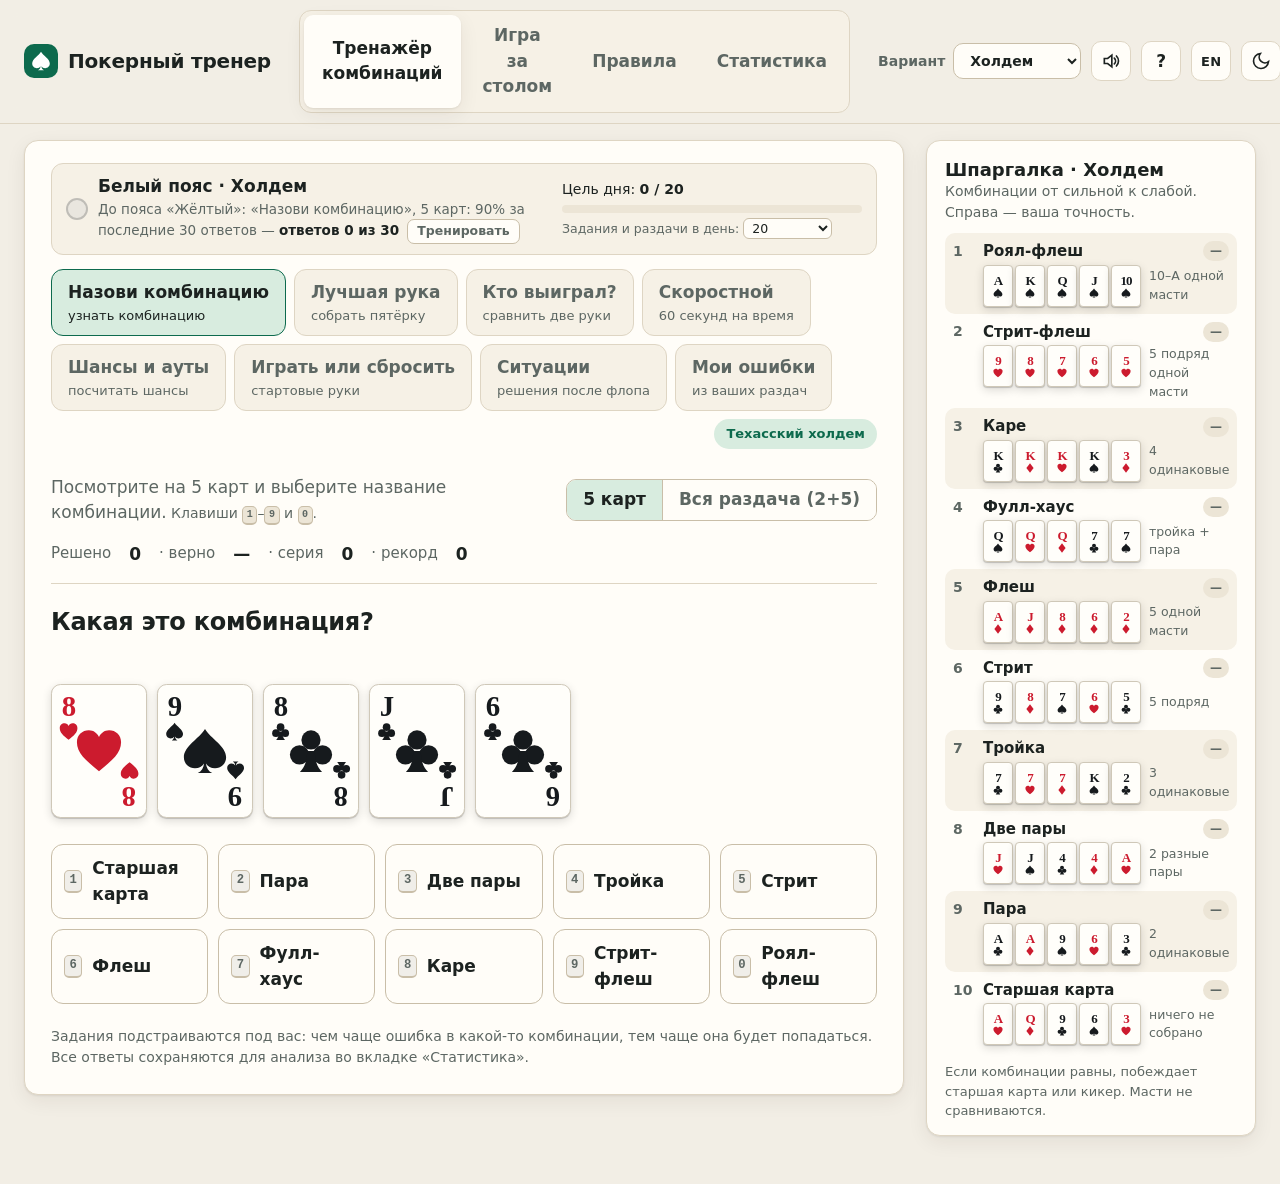
==== commit c30db0d9: "Превью ссылки в мессенджерах и соцсетях Картинка 1200×630 (JPEG, 84 КБ) и теги Open Graph с полным а" ====
--- a/index.html
+++ b/index.html
@@ -7,6 +7,21 @@
 <title>Покерный тренер</title>
 <link rel="icon" href="data:image/svg+xml,%3Csvg xmlns='http://www.w3.org/2000/svg' viewBox='0 0 100 100'%3E%3Crect width='100' height='100' rx='22' fill='%230d6a4d'/%3E%3Cpath fill='white' transform='translate(18 16) scale(.64)' d='M50 4C38 24 6 40 6 63c0 14 11 23 23 23 9 0 15-4 19-10-1 9-5 16-13 20h30c-8-4-12-11-13-20 4 6 10 10 19 10 12 0 23-9 23-23C94 40 62 24 50 4z'/%3E%3C/svg%3E">
 <meta name="description" content="Тренажёр покера для новичка: комбинации, шансы, решения и игра с ботами. Работает без интернета.">
+<!-- Превью ссылки в мессенджерах и соцсетях. Адреса полные: сервисы не знают, с какого сайта открыта страница. Картинку рисует tools/make-preview.js. -->
+<link rel="canonical" href="https://pt.khanykin.dev/">
+<meta property="og:type" content="website">
+<meta property="og:site_name" content="Покерный тренер">
+<meta property="og:url" content="https://pt.khanykin.dev/">
+<meta property="og:title" content="Покерный тренер">
+<meta property="og:description" content="Комбинации, шансы, решения и игра с ботами — для новичков. Бесплатно, без рекламы, работает без интернета.">
+<meta property="og:image" content="https://pt.khanykin.dev/preview.jpg">
+<meta property="og:image:type" content="image/jpeg">
+<meta property="og:image:width" content="1200">
+<meta property="og:image:height" content="630">
+<meta property="og:image:alt" content="Покерный тренер: веер карт роял-флеш на зелёном сукне">
+<meta property="og:locale" content="ru_RU">
+<meta property="og:locale:alternate" content="en_US">
+<meta name="twitter:card" content="summary_large_image">
 <link rel="manifest" href="manifest.webmanifest">
 <link rel="apple-touch-icon" href="icons/apple-touch-icon.png">
 <meta name="mobile-web-app-capable" content="yes">
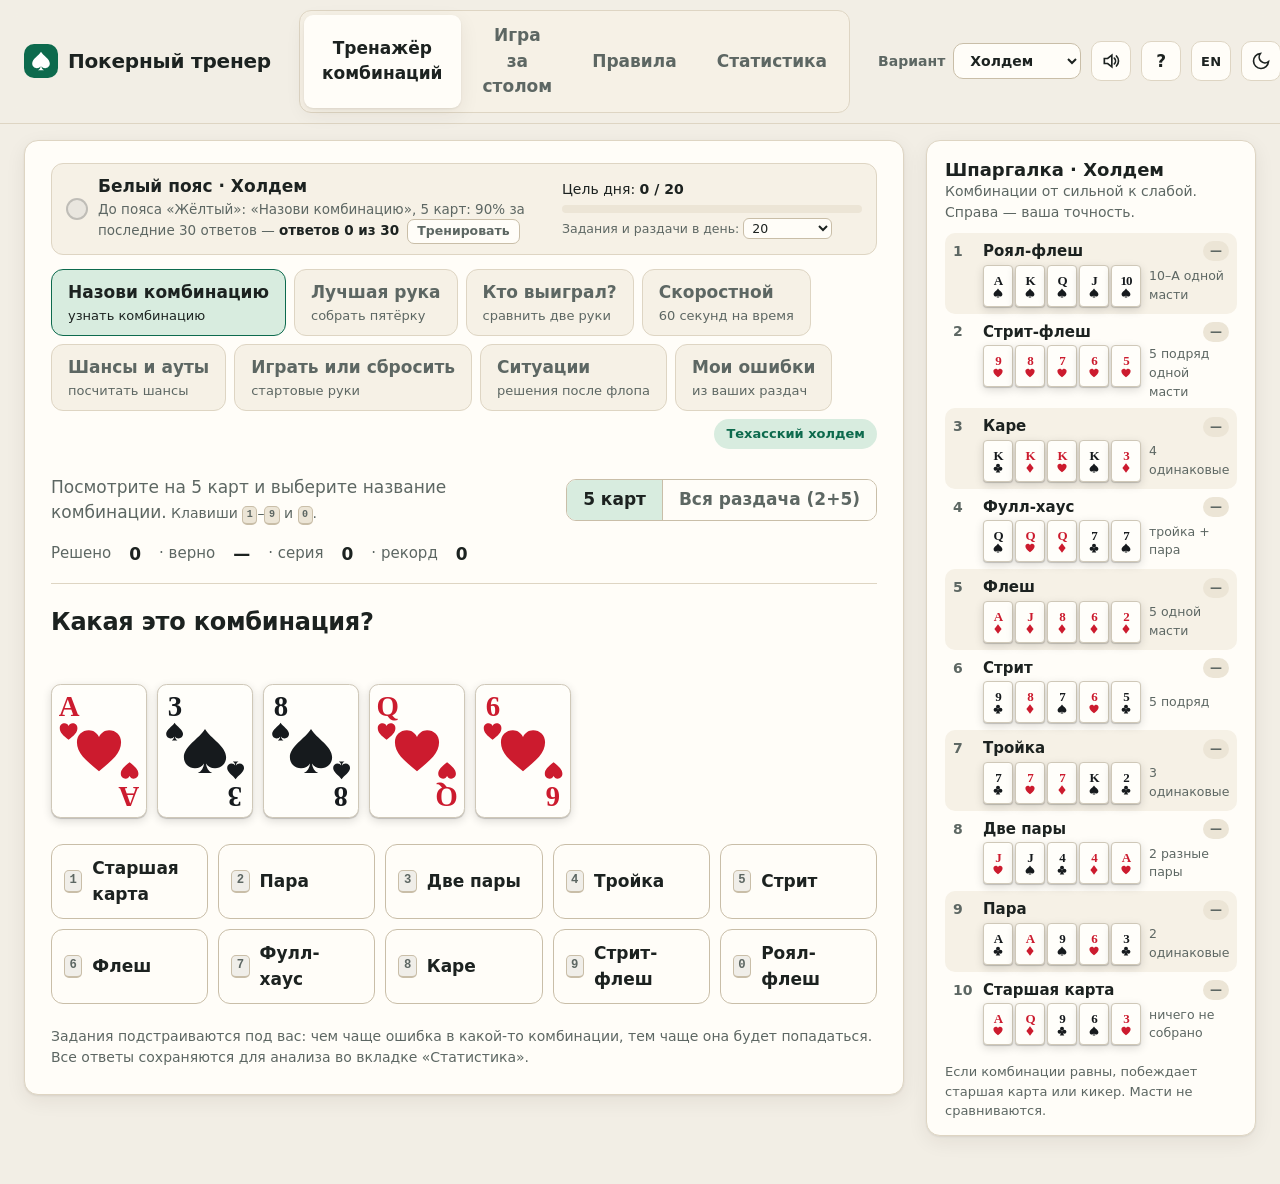
==== commit d83ef66a: "Заметная кнопка установки приложения на телефоне Плашка сверху страницы, когда сайт открыт в браузер" ====
--- a/index.html
+++ b/index.html
@@ -57,6 +57,7 @@
 </header>
 
 <main>
+  <div id="install-bar" class="install-bar" hidden></div>
   <!-- ===== Тренажёр ===== -->
   <section id="tab-trainer" class="tab-panel">
     <div class="trainer-grid">
--- a/css/style.css
+++ b/css/style.css
@@ -58,6 +58,18 @@
 .icon-btn svg { width: 20px; height: 20px; fill: none; stroke: currentColor; stroke-width: 2; stroke-linecap: round; }
 
 main { max-width: 1480px; margin: 0 auto; padding: 16px 24px 48px; }
+.install-bar { display: flex; align-items: center; gap: 8px; background: var(--surface); border: 1px solid var(--border); border-radius: var(--radius); box-shadow: var(--shadow); padding: 6px; margin-bottom: 14px; }
+.install-bar[hidden] { display: none; }
+.install-bar .ib-go { flex: 1; min-width: 0; display: flex; align-items: center; gap: 12px; padding: 6px 8px; border: 0; border-radius: 10px; background: none; color: inherit; font: inherit; text-align: left; cursor: pointer; }
+.install-bar .ib-go:hover { background: var(--surface-2); }
+.install-bar .ib-ic { flex: none; width: 38px; height: 38px; border-radius: 10px; background: #0d6a4d; display: grid; place-items: center; }
+.install-bar .ib-ic svg { width: 22px; height: 22px; fill: #fff; }
+.install-bar .ib-text { min-width: 0; display: flex; flex-direction: column; gap: 2px; line-height: 1.25; }
+.install-bar .ib-text b { color: var(--accent); font-size: 15px; }
+.install-bar .ib-text span { color: var(--muted); font-size: 13px; }
+.install-bar .ib-x { flex: none; font-size: 22px; line-height: 1; }
+.install-steps { margin: 0 0 12px; padding-left: 22px; line-height: 1.5; }
+.install-steps li + li { margin-top: 8px; }
 .tab-panel { display: none; }
 .tab-panel.active { display: block; }
 .panel { background: var(--surface); border: 1px solid var(--border); border-radius: var(--radius); box-shadow: var(--shadow); }
